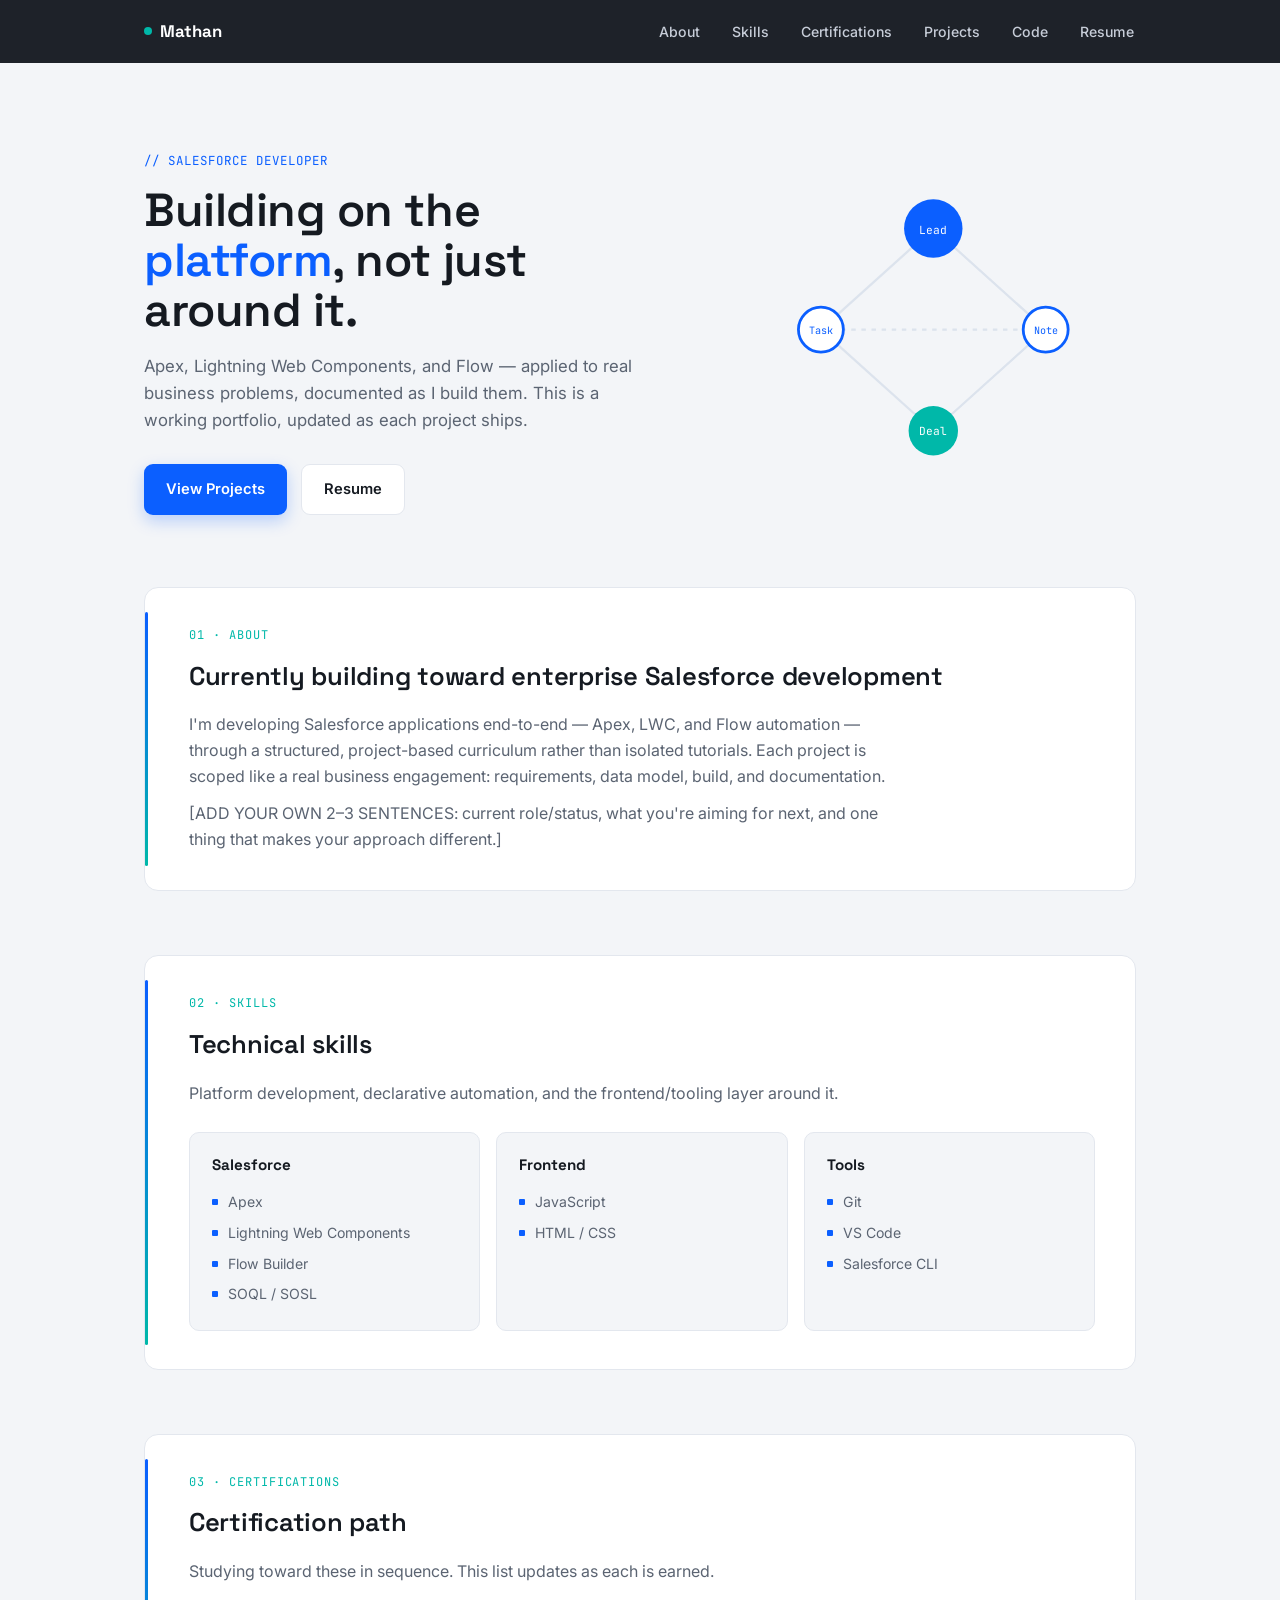
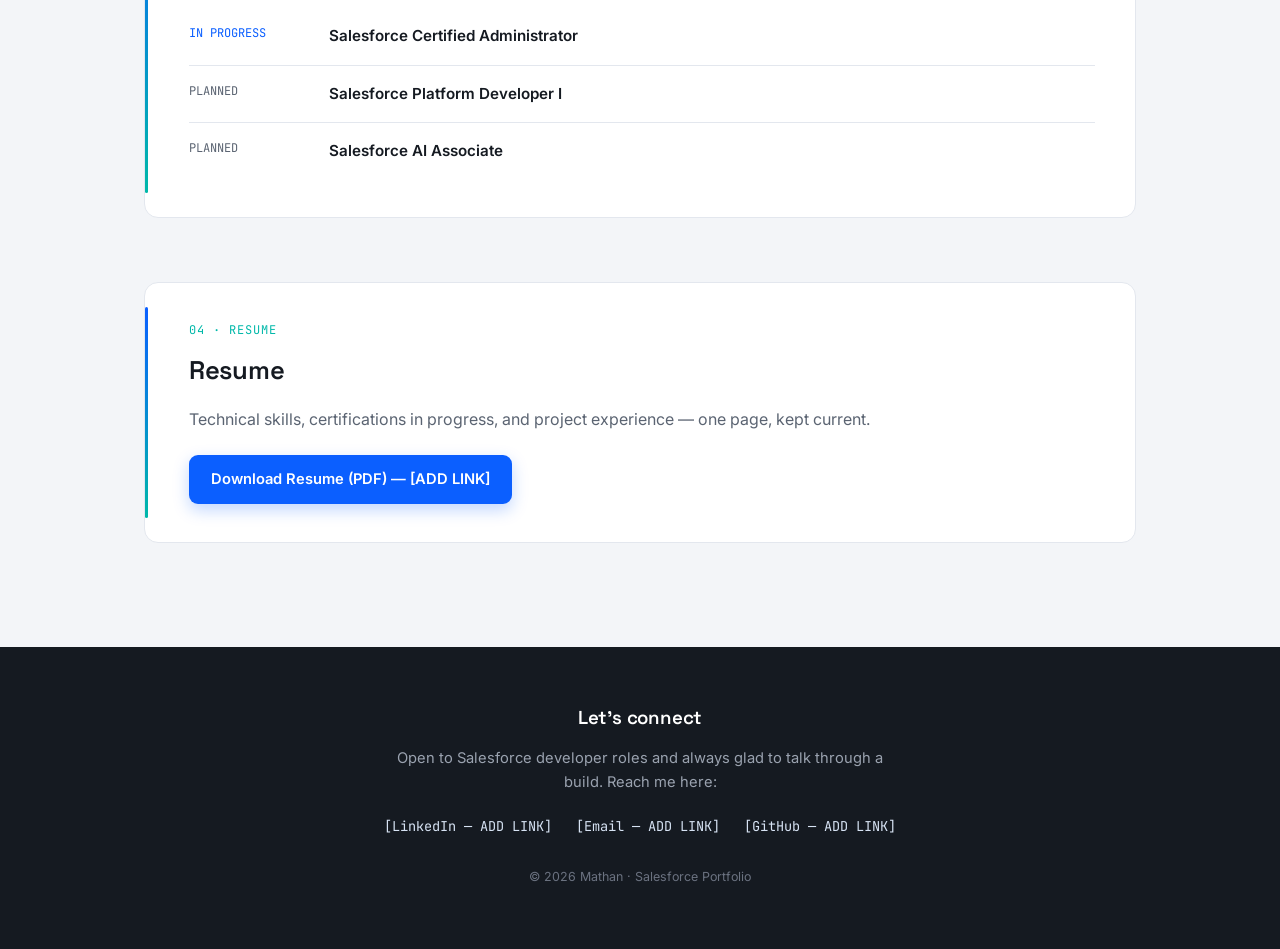
==== index.html @ 445255fe "Initial portfolio - index, projects, code samples, styles" ====
<!DOCTYPE html>
<html lang="en">
<head>
<meta charset="UTF-8">
<meta name="viewport" content="width=device-width, initial-scale=1.0">
<title>Mathan — Salesforce Developer</title>
<link rel="preconnect" href="https://fonts.googleapis.com">
<link href="https://fonts.googleapis.com/css2?family=Space+Grotesk:wght@500;600;700&family=Inter:wght@400;500;600&family=JetBrains+Mono:wght@400;500&display=swap" rel="stylesheet">
<link rel="stylesheet" href="styles.css">
</head>
<body>

<header>
  <div class="nav-wrap">
    <a href="index.html" class="logo"><span class="dot"></span>Mathan</a>
    <nav>
      <ul>
        <li><a href="index.html#about">About</a></li>
        <li><a href="index.html#skills">Skills</a></li>
        <li><a href="index.html#certifications">Certifications</a></li>
        <li><a href="projects.html">Projects</a></li>
        <li><a href="code-samples.html">Code</a></li>
        <li><a href="index.html#resume">Resume</a></li>
      </ul>
    </nav>
  </div>
</header>

<section class="hero">
  <div>
    <span class="eyebrow">// Salesforce Developer</span>
    <h1>Building on the<br><span>platform</span>, not just<br>around it.</h1>
    <p>Apex, Lightning Web Components, and Flow — applied to real business problems, documented as I build them. This is a working portfolio, updated as each project ships.</p>
    <div class="btn-row">
      <a href="projects.html" class="btn btn-primary">View Projects</a>
      <a href="#resume" class="btn btn-ghost">Resume</a>
    </div>
  </div>
  <div>
    <svg class="node-graphic" viewBox="0 0 360 300" xmlns="http://www.w3.org/2000/svg">
      <line x1="180" y1="60" x2="80" y2="150" stroke="#DCE3ED" stroke-width="2"/>
      <line x1="180" y1="60" x2="280" y2="150" stroke="#DCE3ED" stroke-width="2"/>
      <line x1="80" y1="150" x2="180" y2="240" stroke="#DCE3ED" stroke-width="2"/>
      <line x1="280" y1="150" x2="180" y2="240" stroke="#DCE3ED" stroke-width="2"/>
      <line x1="80" y1="150" x2="280" y2="150" stroke="#DCE3ED" stroke-width="2" stroke-dasharray="4 5"/>
      <circle cx="180" cy="60" r="26" fill="#0B5FFF"/>
      <circle cx="80" cy="150" r="20" fill="#FFFFFF" stroke="#0B5FFF" stroke-width="2.5"/>
      <circle cx="280" cy="150" r="20" fill="#FFFFFF" stroke="#0B5FFF" stroke-width="2.5"/>
      <circle cx="180" cy="240" r="22" fill="#00B8A9"/>
      <text x="180" y="65" text-anchor="middle" fill="#fff" font-family="JetBrains Mono" font-size="10">Lead</text>
      <text x="80" y="154" text-anchor="middle" fill="#0B5FFF" font-family="JetBrains Mono" font-size="9">Task</text>
      <text x="280" y="154" text-anchor="middle" fill="#0B5FFF" font-family="JetBrains Mono" font-size="9">Note</text>
      <text x="180" y="244" text-anchor="middle" fill="#fff" font-family="JetBrains Mono" font-size="10">Deal</text>
    </svg>
  </div>
</section>

<section class="block" id="about">
  <div class="card">
    <span class="section-label">01 · About</span>
    <h2 class="title">Currently building toward enterprise Salesforce development</h2>
    <p class="body-text">I'm developing Salesforce applications end-to-end — Apex, LWC, and Flow automation — through a structured, project-based curriculum rather than isolated tutorials. Each project is scoped like a real business engagement: requirements, data model, build, and documentation.</p>
    <p class="body-text">[ADD YOUR OWN 2–3 SENTENCES: current role/status, what you're aiming for next, and one thing that makes your approach different.]</p>
  </div>
</section>

<section class="block" id="skills">
  <div class="card">
    <span class="section-label">02 · Skills</span>
    <h2 class="title">Technical skills</h2>
    <p class="body-text">Platform development, declarative automation, and the frontend/tooling layer around it.</p>
    <div class="skills-grid">
      <div class="skill-card">
        <h4>Salesforce</h4>
        <ul>
          <li>Apex</li>
          <li>Lightning Web Components</li>
          <li>Flow Builder</li>
          <li>SOQL / SOSL</li>
        </ul>
      </div>
      <div class="skill-card">
        <h4>Frontend</h4>
        <ul>
          <li>JavaScript</li>
          <li>HTML / CSS</li>
        </ul>
      </div>
      <div class="skill-card">
        <h4>Tools</h4>
        <ul>
          <li>Git</li>
          <li>VS Code</li>
          <li>Salesforce CLI</li>
        </ul>
      </div>
    </div>
  </div>
</section>

<section class="block" id="certifications">
  <div class="card">
    <span class="section-label">03 · Certifications</span>
    <h2 class="title">Certification path</h2>
    <p class="body-text">Studying toward these in sequence. This list updates as each is earned.</p>
    <div class="cert-track">
      <div class="cert-item">
        <span class="cert-status in-progress mono">IN PROGRESS</span>
        <span class="cert-name">Salesforce Certified Administrator</span>
      </div>
      <div class="cert-item">
        <span class="cert-status mono">PLANNED</span>
        <span class="cert-name">Salesforce Platform Developer I</span>
      </div>
      <div class="cert-item">
        <span class="cert-status mono">PLANNED</span>
        <span class="cert-name">Salesforce AI Associate</span>
      </div>
    </div>
  </div>
</section>

<section class="block" id="resume">
  <div class="card">
    <span class="section-label">04 · Resume</span>
    <h2 class="title">Resume</h2>
    <p class="body-text">Technical skills, certifications in progress, and project experience — one page, kept current.</p>
    <div class="resume-box">
      <a href="#" class="btn btn-primary">Download Resume (PDF) — [ADD LINK]</a>
    </div>
  </div>
</section>

<footer>
  <div class="footer-wrap">
    <h3>Let's connect</h3>
    <p>Open to Salesforce developer roles and always glad to talk through a build. Reach me here:</p>
    <div class="footer-links">
      <a href="#">[LinkedIn — ADD LINK]</a>
      <a href="#">[Email — ADD LINK]</a>
      <a href="#">[GitHub — ADD LINK]</a>
    </div>
    <p class="copyright">© 2026 Mathan · Salesforce Portfolio</p>
  </div>
</footer>

</body>
</html>
---- styles.css ----
:root{
    --ink:#151A21;
    --slate:#5B6472;
    --cloud:#F3F5F8;
    --white:#FFFFFF;
    --primary:#0B5FFF;
    --primary-dark:#0A3FBF;
    --accent:#00B8A9;
    --line:#E3E7EE;
    --radius:14px;
    --maxw:1040px;
  }
  *{box-sizing:border-box; margin:0; padding:0;}
  html{scroll-behavior:smooth;}
  body{
    font-family:'Inter', sans-serif;
    color:var(--ink);
    background:var(--cloud);
    line-height:1.6;
  }
  h1,h2,h3{font-family:'Space Grotesk', sans-serif; font-weight:600; letter-spacing:-0.01em;}
  .mono{font-family:'JetBrains Mono', monospace;}
  a{color:inherit; text-decoration:none;}

  /* ---------- Header ---------- */
  header{
    position:sticky; top:0; z-index:50;
    background:rgba(21,26,33,0.96);
    backdrop-filter:blur(6px);
  }
  .nav-wrap{
    max-width:var(--maxw); margin:0 auto;
    display:flex; align-items:center; justify-content:space-between;
    padding:18px 24px;
  }
  .logo{color:var(--white); font-family:'Space Grotesk'; font-weight:700; font-size:1.05rem; display:flex; align-items:center; gap:8px;}
  .logo .dot{width:8px; height:8px; border-radius:50%; background:var(--accent); display:inline-block;}
  nav ul{list-style:none; display:flex; gap:28px;}
  nav a{
    color:#C7CDD8; font-size:0.88rem; font-weight:500;
    padding:6px 2px; border-bottom:2px solid transparent;
    transition:color .15s, border-color .15s;
  }
  nav a:hover, nav a:focus-visible{color:var(--white); border-color:var(--accent); outline:none;}
  .nav-toggle{display:none;}

  /* ---------- Hero ---------- */
  .hero{
    max-width:var(--maxw); margin:0 auto;
    padding:88px 24px 72px;
    display:grid; grid-template-columns:1.15fr 0.85fr; gap:40px; align-items:center;
  }
  .eyebrow{
    font-family:'JetBrains Mono'; font-size:0.78rem; color:var(--primary);
    text-transform:uppercase; letter-spacing:.08em; margin-bottom:14px; display:block;
  }
  .hero h1{font-size:2.9rem; line-height:1.08; margin-bottom:18px;}
  .hero h1 span{color:var(--primary);}
  .hero p{color:var(--slate); font-size:1.05rem; max-width:46ch; margin-bottom:30px;}
  .btn-row{display:flex; gap:14px; flex-wrap:wrap;}
  .btn{
    display:inline-flex; align-items:center; gap:8px;
    padding:13px 22px; border-radius:9px; font-weight:600; font-size:0.92rem;
    transition:transform .15s, box-shadow .15s;
  }
  .btn-primary{background:var(--primary); color:var(--white); box-shadow:0 6px 16px rgba(11,95,255,.25);}
  .btn-primary:hover{transform:translateY(-2px); box-shadow:0 10px 22px rgba(11,95,255,.32);}
  .btn-ghost{background:var(--white); color:var(--ink); border:1px solid var(--line);}
  .btn-ghost:hover{transform:translateY(-2px); border-color:var(--primary); color:var(--primary);}

  /* signature node-graph graphic */
  .node-graphic{width:100%; height:auto;}

  /* ---------- Section shell ---------- */
  section.block{max-width:var(--maxw); margin:0 auto; padding:0 24px 64px;}
  .card{
    background:var(--white); border-radius:var(--radius);
    border:1px solid var(--line);
    padding:38px 40px;
    position:relative;
  }
  .card::before{
    content:""; position:absolute; left:0; top:24px; bottom:24px; width:3px;
    background:linear-gradient(var(--primary), var(--accent)); border-radius:3px;
  }
  .card{padding-left:44px;}
  .section-label{
    font-family:'JetBrains Mono'; font-size:0.75rem; color:var(--accent);
    text-transform:uppercase; letter-spacing:.08em; display:block; margin-bottom:10px;
  }
  h2.title{font-size:1.6rem; margin-bottom:16px;}
  .body-text{color:var(--slate); max-width:70ch;}
  .body-text + .body-text{margin-top:12px;}

  /* ---------- Skills grid ---------- */
  .skills-grid{display:grid; grid-template-columns:repeat(3, 1fr); gap:16px; margin-top:26px;}
  .skill-card{
    background:var(--cloud); border-radius:10px; padding:20px 22px;
    border:1px solid var(--line);
  }
  .skill-card h4{font-family:'Space Grotesk'; font-size:0.95rem; margin-bottom:10px; color:var(--ink);}
  .skill-card ul{list-style:none;}
  .skill-card li{
    font-size:0.88rem; color:var(--slate); padding:4px 0 4px 16px; position:relative;
  }
  .skill-card li::before{
    content:""; position:absolute; left:0; top:12px; width:6px; height:6px;
    background:var(--primary); border-radius:1px;
  }

  /* ---------- Projects ---------- */
  .project-list{display:grid; gap:16px; margin-top:24px;}
  .project-card{
    background:var(--cloud); border:1px solid var(--line); border-radius:10px;
    padding:22px 24px; display:flex; justify-content:space-between; align-items:flex-start; gap:20px;
    flex-wrap:wrap;
  }
  .project-card h4{font-family:'Space Grotesk'; font-size:1.02rem; margin-bottom:6px;}
  .project-card p{font-size:0.9rem; color:var(--slate); max-width:56ch;}
  .status-tag{
    font-family:'JetBrains Mono'; font-size:0.72rem; padding:5px 10px; border-radius:20px;
    background:rgba(11,95,255,0.1); color:var(--primary-dark); white-space:nowrap; height:fit-content;
  }
  .placeholder-note{
    font-family:'JetBrains Mono'; font-size:0.8rem; color:#9AA2AF;
    border:1px dashed var(--line); border-radius:8px; padding:14px 16px; margin-top:20px;
  }

  /* ---------- Certifications timeline ---------- */
  .cert-track{margin-top:24px; display:grid; gap:0;}
  .cert-item{
    display:grid; grid-template-columns:120px 1fr; gap:20px;
    padding:16px 0; border-bottom:1px solid var(--line);
  }
  .cert-item:last-child{border-bottom:none;}
  .cert-status{font-family:'JetBrains Mono'; font-size:0.75rem; color:var(--slate);}
  .cert-status.in-progress{color:var(--primary);}
  .cert-name{font-weight:600; font-size:0.95rem;}

  /* ---------- Code samples ---------- */
  .code-grid{display:grid; grid-template-columns:repeat(2,1fr); gap:14px; margin-top:24px;}
  .code-tile{
    background:var(--ink); color:#D7E3F4; border-radius:10px; padding:18px 20px;
    font-family:'JetBrains Mono'; font-size:0.82rem;
  }
  .code-tile .tag{color:var(--accent); display:block; margin-bottom:6px;}

  /* ---------- Resume ---------- */
  .resume-box{display:flex; align-items:center; justify-content:space-between; gap:20px; flex-wrap:wrap; margin-top:22px;}

  /* ---------- Footer ---------- */
  footer{background:var(--ink); color:#C7CDD8; margin-top:40px;}
  .footer-wrap{max-width:var(--maxw); margin:0 auto; padding:56px 24px 40px; text-align:center;}
  footer h3{color:var(--white); margin-bottom:14px;}
  footer p{color:#9AA2AF; max-width:56ch; margin:0 auto 22px; font-size:0.92rem;}
  .footer-links{display:flex; justify-content:center; gap:24px; margin-bottom:28px; flex-wrap:wrap;}
  .footer-links a{
    font-family:'JetBrains Mono'; font-size:0.85rem; color:#D7E3F4;
    border-bottom:1px solid transparent;
  }
  .footer-links a:hover{border-color:var(--accent); color:var(--accent);}
  .copyright{font-size:0.78rem; color:#6B7280;}

  @media (max-width:820px){
    .hero{grid-template-columns:1fr; padding-top:48px;}
    .hero h1{font-size:2.2rem;}
    nav ul{gap:16px;}
    .skills-grid{grid-template-columns:1fr;}
    .code-grid{grid-template-columns:1fr;}
    .cert-item{grid-template-columns:90px 1fr;}
    nav ul{display:none;}
  }
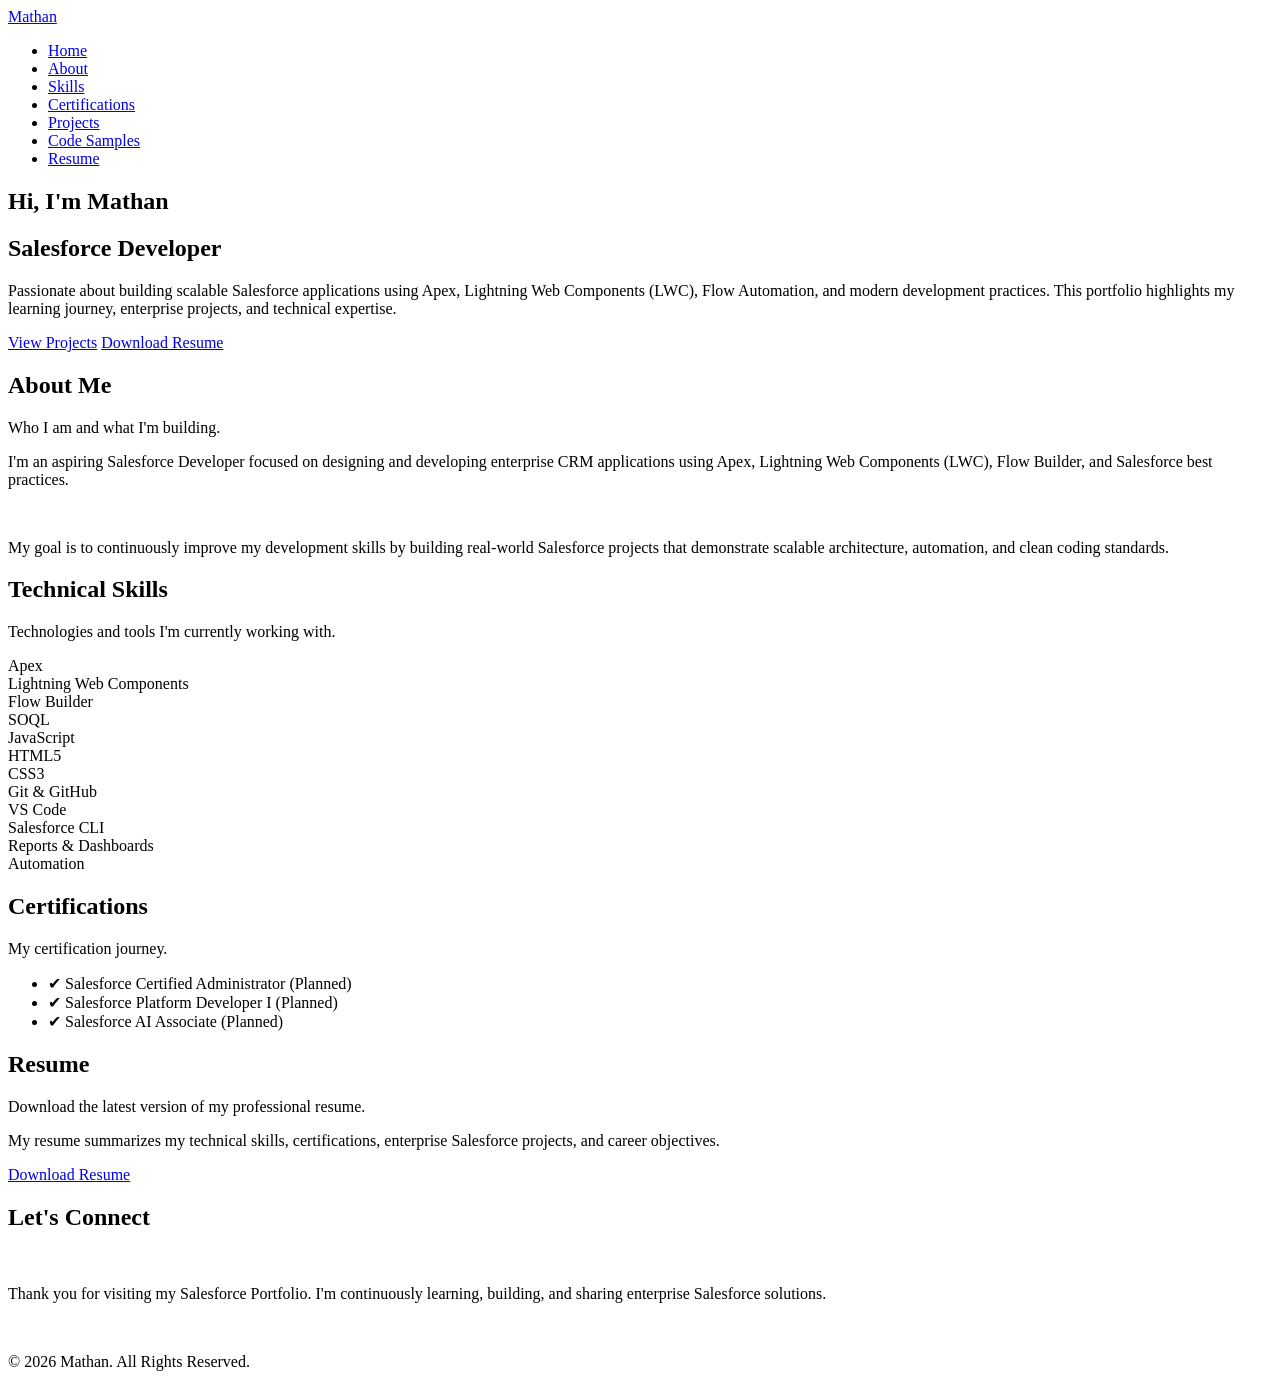
==== commit 95199b3d: "Added Project 1 details, code samples, and personal links" ====
--- a/index.html
+++ b/index.html
@@ -1,5 +1,5 @@
 <!DOCTYPE html>
-<html lang="en">
+<!-- <html lang="en">
 <head>
 <meta charset="UTF-8">
 <meta name="viewport" content="width=device-width, initial-scale=1.0">
@@ -145,4 +145,277 @@
 </footer>
 
 </body>
-</html>
+</html> -->
+
+<html lang="en">
+
+<head>
+
+    <meta charset="UTF-8">
+    <meta name="viewport" content="width=device-width, initial-scale=1.0">
+
+    <title>Mathan | Salesforce Portfolio</title>
+
+    <meta name="description"
+        content="Salesforce Developer Portfolio showcasing Apex, Lightning Web Components, Flow Automation, Salesforce Projects and Technical Skills.">
+
+    <link rel="icon" type="image/png" href="images/favicon.png">
+
+    <link rel="stylesheet" href="style.css">
+
+</head>
+
+<body>
+
+    <!-- ================= HEADER ================= -->
+
+    <header>
+
+        <div class="container">
+
+            <nav>
+
+                <a href="index.html" class="logo">Mathan</a>
+
+                <ul>
+
+                    <li><a href="#home">Home</a></li>
+
+                    <li><a href="#about">About</a></li>
+
+                    <li><a href="#skills">Skills</a></li>
+
+                    <li><a href="#certifications">Certifications</a></li>
+
+                    <li><a href="projects.html">Projects</a></li>
+
+                    <li><a href="codesamples.html">Code Samples</a></li>
+
+                    <li><a href="resume/Mathan_Resume.pdf" target="_blank">Resume</a></li>
+
+                </ul>
+
+            </nav>
+
+        </div>
+
+    </header>
+
+    <!-- ================= HOME ================= -->
+
+    <section id="home" class="hero">
+
+        <div class="container">
+
+            <h1>Hi, I'm Mathan</h1>
+
+            <h2>Salesforce Developer</h2>
+
+            <p>
+
+                Passionate about building scalable Salesforce applications using
+                Apex, Lightning Web Components (LWC), Flow Automation, and modern
+                development practices. This portfolio highlights my learning
+                journey, enterprise projects, and technical expertise.
+
+            </p>
+
+            <a href="projects.html" class="btn">View Projects</a>
+
+            <a href="resume/Mathan_Resume.pdf" target="_blank" class="btn">
+                Download Resume
+            </a>
+
+        </div>
+
+    </section>
+
+    <!-- ================= ABOUT ================= -->
+
+    <section id="about">
+
+        <div class="container">
+
+            <div class="section-title">
+
+                <h2>About Me</h2>
+
+                <p>Who I am and what I'm building.</p>
+
+            </div>
+
+            <div class="card">
+
+                <p>
+
+                    I'm an aspiring Salesforce Developer focused on designing and
+                    developing enterprise CRM applications using Apex, Lightning
+                    Web Components (LWC), Flow Builder, and Salesforce best
+                    practices.
+
+                </p>
+
+                <br>
+
+                <p>
+
+                    My goal is to continuously improve my development skills by
+                    building real-world Salesforce projects that demonstrate
+                    scalable architecture, automation, and clean coding standards.
+
+                </p>
+
+            </div>
+
+        </div>
+
+    </section>
+
+    <!-- ================= SKILLS ================= -->
+
+    <section id="skills">
+
+        <div class="container">
+
+            <div class="section-title">
+
+                <h2>Technical Skills</h2>
+
+                <p>Technologies and tools I'm currently working with.</p>
+
+            </div>
+
+            <div class="grid-4">
+
+                <div class="skill">Apex</div>
+
+                <div class="skill">Lightning Web Components</div>
+
+                <div class="skill">Flow Builder</div>
+
+                <div class="skill">SOQL</div>
+
+                <div class="skill">JavaScript</div>
+
+                <div class="skill">HTML5</div>
+
+                <div class="skill">CSS3</div>
+
+                <div class="skill">Git & GitHub</div>
+
+                <div class="skill">VS Code</div>
+
+                <div class="skill">Salesforce CLI</div>
+
+                <div class="skill">Reports & Dashboards</div>
+
+                <div class="skill">Automation</div>
+
+            </div>
+
+        </div>
+
+    </section>
+
+    <!-- ================= CERTIFICATIONS ================= -->
+
+    <section id="certifications">
+
+        <div class="container">
+
+            <div class="section-title">
+
+                <h2>Certifications</h2>
+
+                <p>My certification journey.</p>
+
+            </div>
+
+            <div class="card">
+
+                <ul class="clean-list">
+
+                    <li>✔ Salesforce Certified Administrator (Planned)</li>
+
+                    <li>✔ Salesforce Platform Developer I (Planned)</li>
+
+                    <li>✔ Salesforce AI Associate (Planned)</li>
+
+                </ul>
+
+            </div>
+
+        </div>
+
+    </section>
+
+    <!-- ================= RESUME ================= -->
+
+    <section id="resume">
+
+        <div class="container">
+
+            <div class="section-title">
+
+                <h2>Resume</h2>
+
+                <p>Download the latest version of my professional resume.</p>
+
+            </div>
+
+            <div class="card resume-box">
+
+                <p>
+
+                    My resume summarizes my technical skills, certifications,
+                    enterprise Salesforce projects, and career objectives.
+
+                </p>
+
+                <a href="resume/Mathan_Resume.pdf"
+                    target="_blank"
+                    class="btn">
+
+                    Download Resume
+
+                </a>
+
+            </div>
+
+        </div>
+
+    </section>
+
+    <!-- ================= FOOTER ================= -->
+
+    <footer>
+
+        <div class="container">
+
+            <h2>Let's Connect</h2>
+
+            <br>
+
+            <p>
+
+                Thank you for visiting my Salesforce Portfolio.
+                I'm continuously learning, building, and sharing enterprise
+                Salesforce solutions.
+
+            </p>
+
+            <br>
+
+            <p>
+
+                © 2026 Mathan. All Rights Reserved.
+
+            </p>
+
+        </div>
+
+    </footer>
+
+</body>
+
+</html>
--- a/styles.css
+++ b/styles.css
@@ -1,4 +1,4 @@
-:root{
+/* :root{
     --ink:#151A21;
     --slate:#5B6472;
     --cloud:#F3F5F8;
@@ -22,7 +22,7 @@
   .mono{font-family:'JetBrains Mono', monospace;}
   a{color:inherit; text-decoration:none;}
 
-  /* ---------- Header ---------- */
+  /* ---------- Header ---------- *//*
   header{
     position:sticky; top:0; z-index:50;
     background:rgba(21,26,33,0.96);
@@ -44,7 +44,7 @@
   nav a:hover, nav a:focus-visible{color:var(--white); border-color:var(--accent); outline:none;}
   .nav-toggle{display:none;}
 
-  /* ---------- Hero ---------- */
+  /* ---------- Hero ---------- *//*
   .hero{
     max-width:var(--maxw); margin:0 auto;
     padding:88px 24px 72px;
@@ -68,7 +68,7 @@
   .btn-ghost{background:var(--white); color:var(--ink); border:1px solid var(--line);}
   .btn-ghost:hover{transform:translateY(-2px); border-color:var(--primary); color:var(--primary);}
 
-  /* signature node-graph graphic */
+  /* signature node-graph graphic *//*
   .node-graphic{width:100%; height:auto;}
 
   /* ---------- Section shell ---------- */
@@ -92,7 +92,7 @@
   .body-text{color:var(--slate); max-width:70ch;}
   .body-text + .body-text{margin-top:12px;}
 
-  /* ---------- Skills grid ---------- */
+  /* ---------- Skills grid ---------- *//*
   .skills-grid{display:grid; grid-template-columns:repeat(3, 1fr); gap:16px; margin-top:26px;}
   .skill-card{
     background:var(--cloud); border-radius:10px; padding:20px 22px;
@@ -108,7 +108,7 @@
     background:var(--primary); border-radius:1px;
   }
 
-  /* ---------- Projects ---------- */
+  /* ---------- Projects ---------- *//*
   .project-list{display:grid; gap:16px; margin-top:24px;}
   .project-card{
     background:var(--cloud); border:1px solid var(--line); border-radius:10px;
@@ -126,7 +126,7 @@
     border:1px dashed var(--line); border-radius:8px; padding:14px 16px; margin-top:20px;
   }
 
-  /* ---------- Certifications timeline ---------- */
+  /* ---------- Certifications timeline ---------- *//*
   .cert-track{margin-top:24px; display:grid; gap:0;}
   .cert-item{
     display:grid; grid-template-columns:120px 1fr; gap:20px;
@@ -137,7 +137,7 @@
   .cert-status.in-progress{color:var(--primary);}
   .cert-name{font-weight:600; font-size:0.95rem;}
 
-  /* ---------- Code samples ---------- */
+  /* ---------- Code samples ---------- *//*
   .code-grid{display:grid; grid-template-columns:repeat(2,1fr); gap:14px; margin-top:24px;}
   .code-tile{
     background:var(--ink); color:#D7E3F4; border-radius:10px; padding:18px 20px;
@@ -145,10 +145,10 @@
   }
   .code-tile .tag{color:var(--accent); display:block; margin-bottom:6px;}
 
-  /* ---------- Resume ---------- */
+  /* ---------- Resume ---------- *//*
   .resume-box{display:flex; align-items:center; justify-content:space-between; gap:20px; flex-wrap:wrap; margin-top:22px;}
 
-  /* ---------- Footer ---------- */
+  /* ---------- Footer ---------- *//*
   footer{background:var(--ink); color:#C7CDD8; margin-top:40px;}
   .footer-wrap{max-width:var(--maxw); margin:0 auto; padding:56px 24px 40px; text-align:center;}
   footer h3{color:var(--white); margin-bottom:14px;}
@@ -169,4 +169,327 @@
     .code-grid{grid-template-columns:1fr;}
     .cert-item{grid-template-columns:90px 1fr;}
     nav ul{display:none;}
-  }+  } */
+
+  /*Testing purpose only
+  /* ==========================================
+   Salesforce Portfolio Website
+   Author : Mathan
+   Version: 1.0
+==========================================*/
+
+/* ---------- Google Font ---------- */
+@import url('https://fonts.googleapis.com/css2?family=Poppins:wght@300;400;500;600;700;800&display=swap');
+
+/* ---------- Reset ---------- */
+
+*{
+    margin:0;
+    padding:0;
+    box-sizing:border-box;
+}
+
+html{
+    scroll-behavior:smooth;
+}
+
+body{
+    font-family:'Poppins',sans-serif;
+    background:#f4f7fb;
+    color:#2c3e50;
+    line-height:1.8;
+}
+
+/* ---------- Common Container ---------- */
+
+.container{
+    width:90%;
+    max-width:1200px;
+    margin:auto;
+}
+
+/* ---------- Header ---------- */
+
+header{
+    background:#0176d3;
+    position:sticky;
+    top:0;
+    z-index:999;
+    box-shadow:0 2px 12px rgba(0,0,0,.08);
+}
+
+nav{
+    height:75px;
+    display:flex;
+    justify-content:space-between;
+    align-items:center;
+}
+
+.logo{
+    color:#fff;
+    font-size:28px;
+    font-weight:700;
+    text-decoration:none;
+}
+
+nav ul{
+    display:flex;
+    list-style:none;
+}
+
+nav ul li{
+    margin-left:28px;
+}
+
+nav ul li a{
+    color:#fff;
+    text-decoration:none;
+    font-weight:500;
+    transition:.3s;
+}
+
+nav ul li a:hover{
+    color:#ffd54f;
+}
+
+/* ---------- Hero ---------- */
+
+.hero{
+    padding:120px 0;
+    text-align:center;
+}
+
+.hero h1{
+    font-size:48px;
+    color:#0176d3;
+    margin-bottom:15px;
+}
+
+.hero h2{
+    font-size:22px;
+    color:#666;
+    margin-bottom:20px;
+    font-weight:500;
+}
+
+.hero p{
+    max-width:760px;
+    margin:auto;
+    color:#555;
+}
+
+/* ---------- Button ---------- */
+
+.btn{
+    display:inline-block;
+    margin-top:35px;
+    margin-right:15px;
+    padding:14px 30px;
+    background:#0176d3;
+    color:#fff;
+    border-radius:6px;
+    text-decoration:none;
+    transition:.3s;
+    font-weight:600;
+}
+
+.btn:hover{
+    background:#025fb2;
+}
+
+/* ---------- Section ---------- */
+
+section{
+    padding:80px 0;
+}
+
+.section-title{
+    text-align:center;
+    margin-bottom:45px;
+}
+
+.section-title h2{
+    font-size:36px;
+    color:#0176d3;
+}
+
+.section-title p{
+    color:#777;
+    margin-top:10px;
+}
+
+/* ---------- Card ---------- */
+
+.card{
+    background:#fff;
+    border-radius:12px;
+    padding:30px;
+    box-shadow:0 6px 20px rgba(0,0,0,.08);
+    transition:.3s;
+}
+
+.card:hover{
+    transform:translateY(-6px);
+}
+
+.grid-2{
+    display:grid;
+    grid-template-columns:repeat(2,1fr);
+    gap:30px;
+}
+
+.grid-3{
+    display:grid;
+    grid-template-columns:repeat(3,1fr);
+    gap:30px;
+}
+
+.grid-4{
+    display:grid;
+    grid-template-columns:repeat(4,1fr);
+    gap:25px;
+}
+
+/* ---------- Skills ---------- */
+
+.skill{
+    background:#eef6fd;
+    border-left:5px solid #0176d3;
+    padding:18px;
+    border-radius:8px;
+    font-weight:500;
+}
+
+/* ---------- Lists ---------- */
+
+ul.clean-list{
+    list-style:none;
+}
+
+ul.clean-list li{
+    padding:8px 0;
+}
+
+/* ---------- Resume ---------- */
+
+.resume-box{
+    text-align:center;
+}
+
+.resume-box a{
+    margin-top:20px;
+}
+
+/* ---------- Footer ---------- */
+
+footer{
+    background:#1d1d1d;
+    color:#fff;
+    text-align:center;
+    padding:40px 20px;
+}
+
+footer p{
+    color:#ccc;
+}
+
+/* ---------- Utility ---------- */
+
+.text-center{
+    text-align:center;
+}
+
+.mt-20{
+    margin-top:20px;
+}
+
+.mt-30{
+    margin-top:30px;
+}
+
+.mt-40{
+    margin-top:40px;
+}
+
+.mb-30{
+    margin-bottom:30px;
+}
+
+.highlight{
+    color:#0176d3;
+    font-weight:600;
+}
+
+/* ---------- Responsive ---------- */
+
+@media(max-width:992px){
+
+.grid-4{
+    grid-template-columns:repeat(2,1fr);
+}
+
+.grid-3{
+    grid-template-columns:repeat(2,1fr);
+}
+
+}
+
+@media(max-width:768px){
+
+nav{
+    flex-direction:column;
+    height:auto;
+    padding:20px;
+}
+
+nav ul{
+    flex-wrap:wrap;
+    justify-content:center;
+    margin-top:15px;
+}
+
+nav ul li{
+    margin:10px;
+}
+
+.hero h1{
+    font-size:36px;
+}
+
+.hero h2{
+    font-size:20px;
+}
+
+.grid-2,
+.grid-3,
+.grid-4{
+    grid-template-columns:1fr;
+}
+
+section{
+    padding:60px 0;
+}
+
+}
+
+@media(max-width:480px){
+
+.hero{
+    padding:80px 0;
+}
+
+.hero h1{
+    font-size:30px;
+}
+
+.section-title h2{
+    font-size:28px;
+}
+
+.btn{
+    display:block;
+    margin:15px auto;
+    width:220px;
+}
+
+}
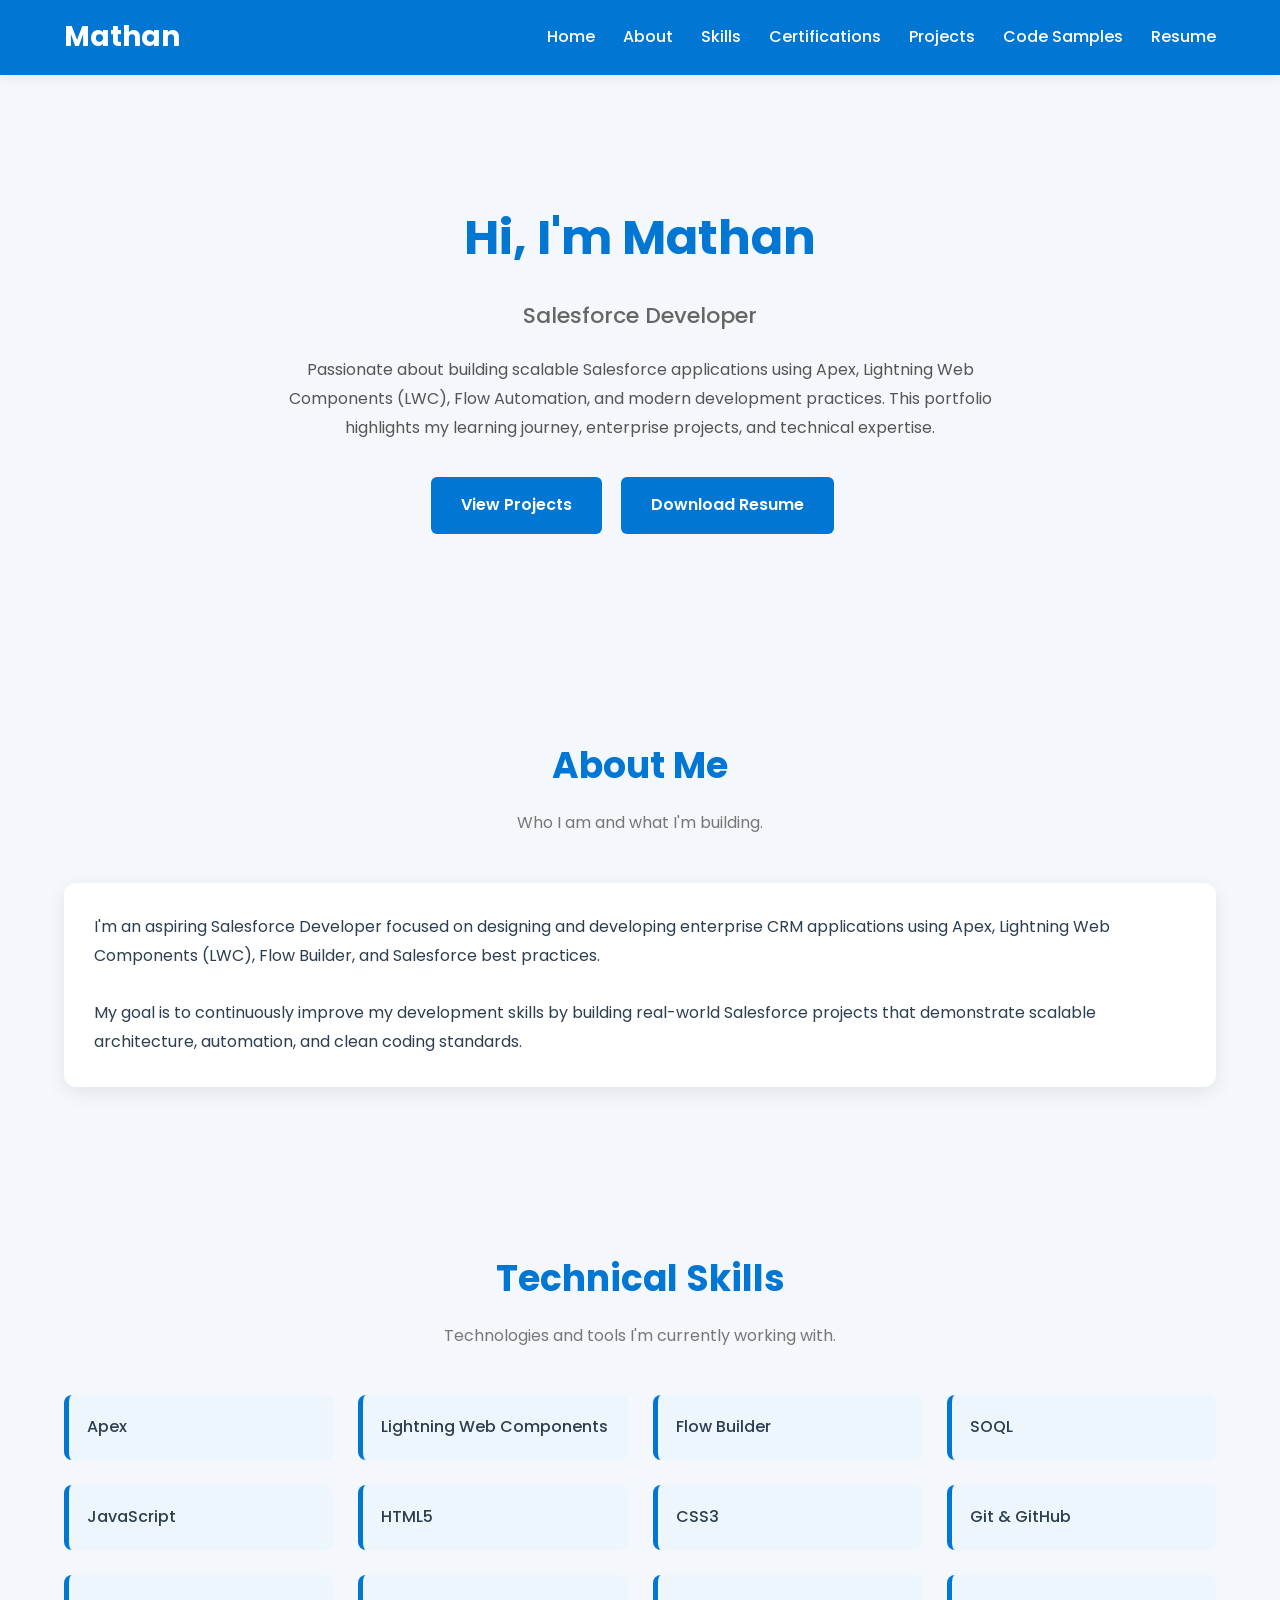
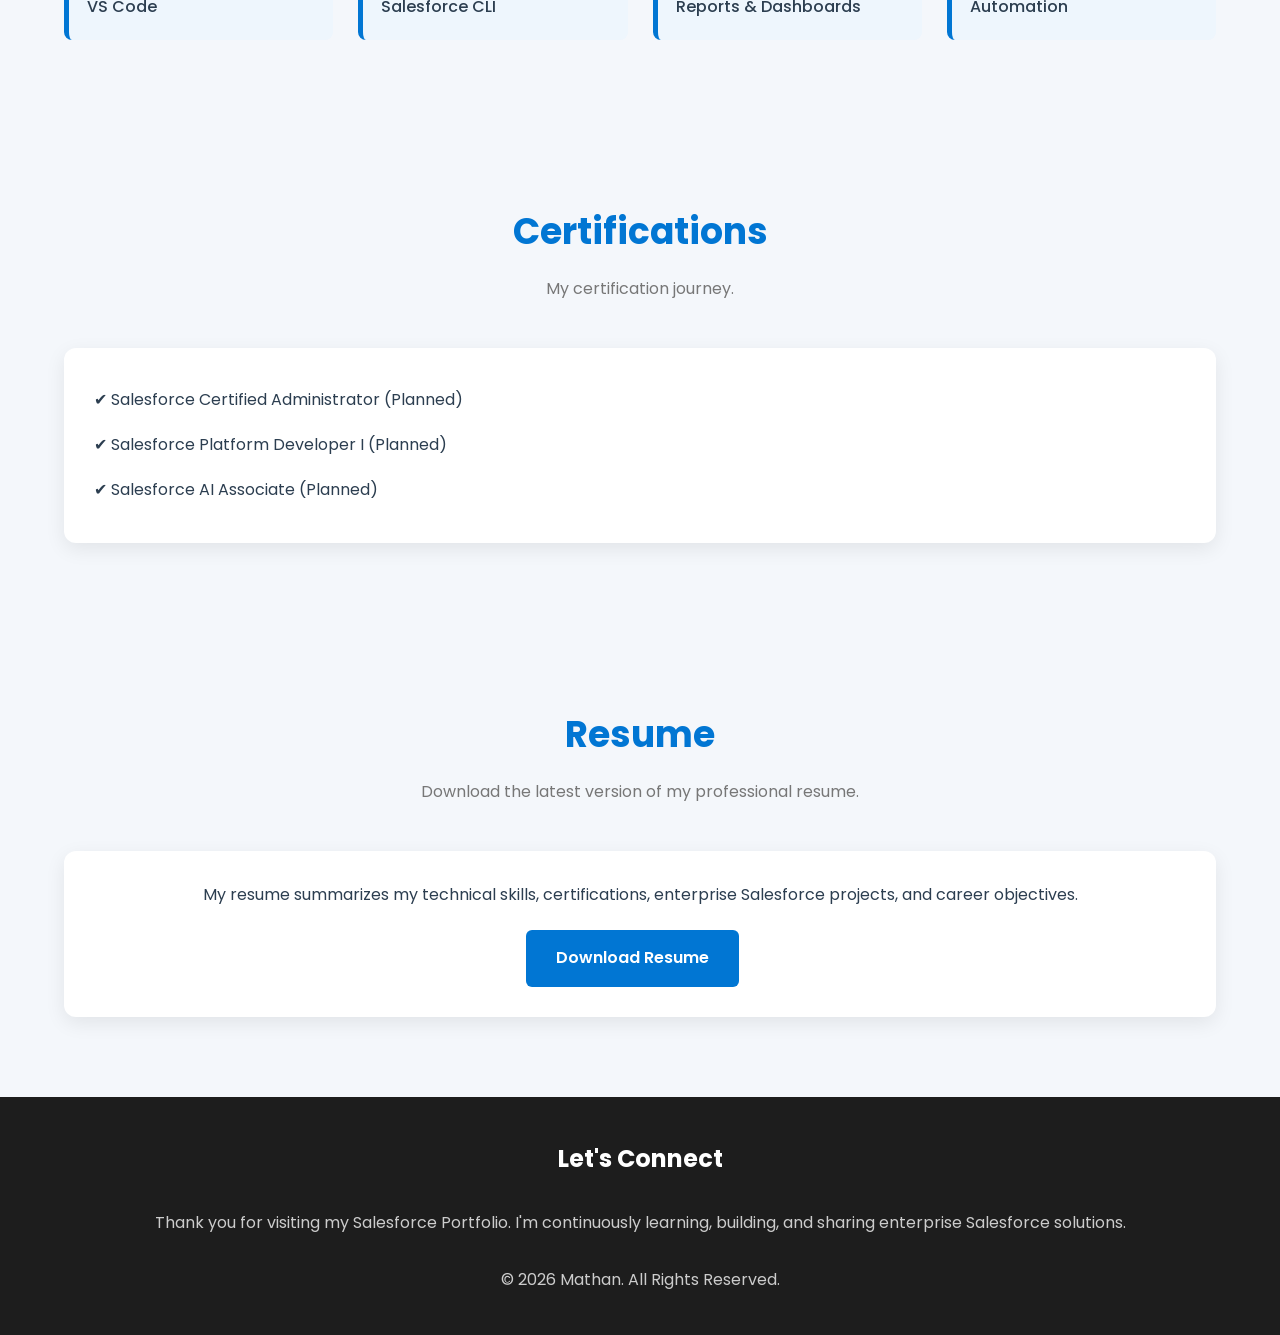
==== commit 3359069a: "Added Project 1 details, code samples, and personal links" ====
--- a/index.html
+++ b/index.html
@@ -161,7 +161,7 @@
 
     <link rel="icon" type="image/png" href="images/favicon.png">
 
-    <link rel="stylesheet" href="style.css">
+    <link rel="stylesheet" href="styles.css">
 
 </head>
 
--- a/styles.css
+++ b/styles.css
@@ -71,7 +71,7 @@
   /* signature node-graph graphic *//*
   .node-graphic{width:100%; height:auto;}
 
-  /* ---------- Section shell ---------- */
+  /* ---------- Section shell ---------- *//*
   section.block{max-width:var(--maxw); margin:0 auto; padding:0 24px 64px;}
   .card{
     background:var(--white); border-radius:var(--radius);
--- a/styles.css
+++ b/styles.css
@@ -71,7 +71,7 @@
   /* signature node-graph graphic *//*
   .node-graphic{width:100%; height:auto;}
 
-  /* ---------- Section shell ---------- */
+  /* ---------- Section shell ---------- *//*
   section.block{max-width:var(--maxw); margin:0 auto; padding:0 24px 64px;}
   .card{
     background:var(--white); border-radius:var(--radius);
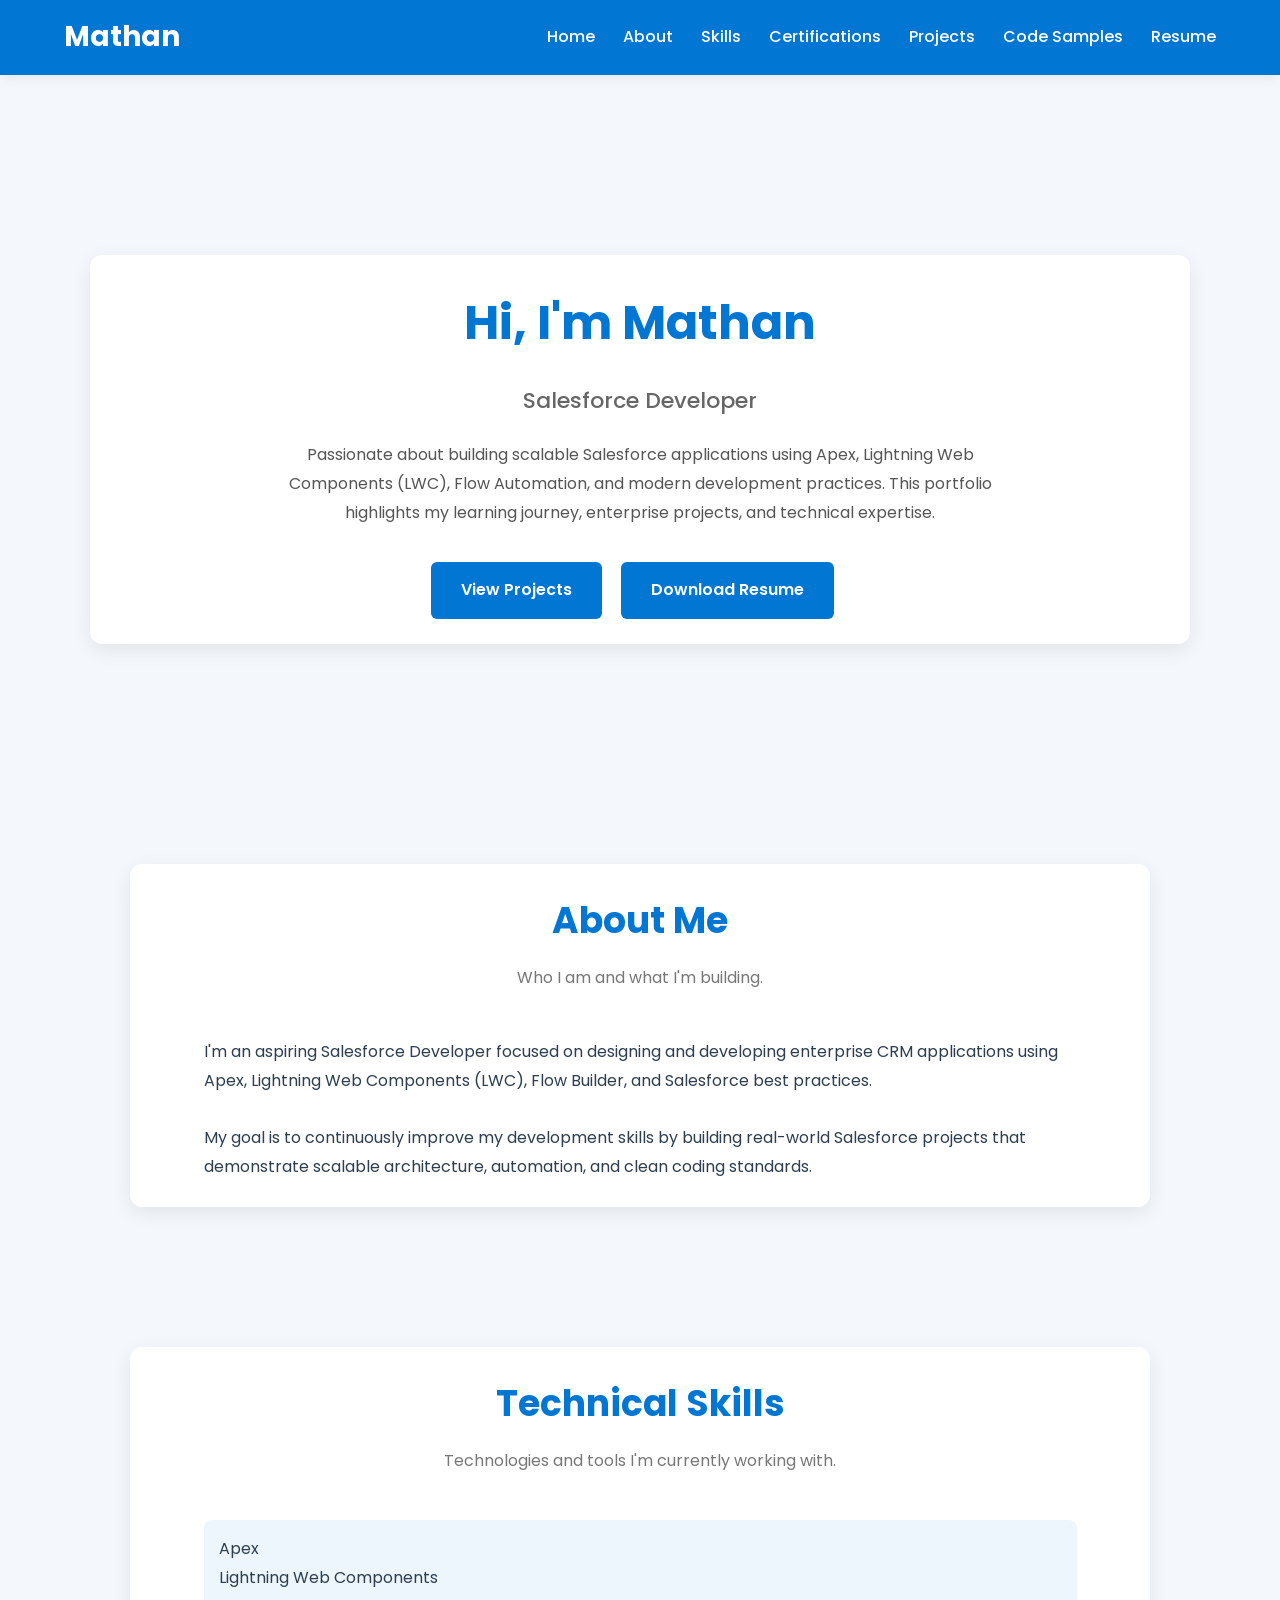
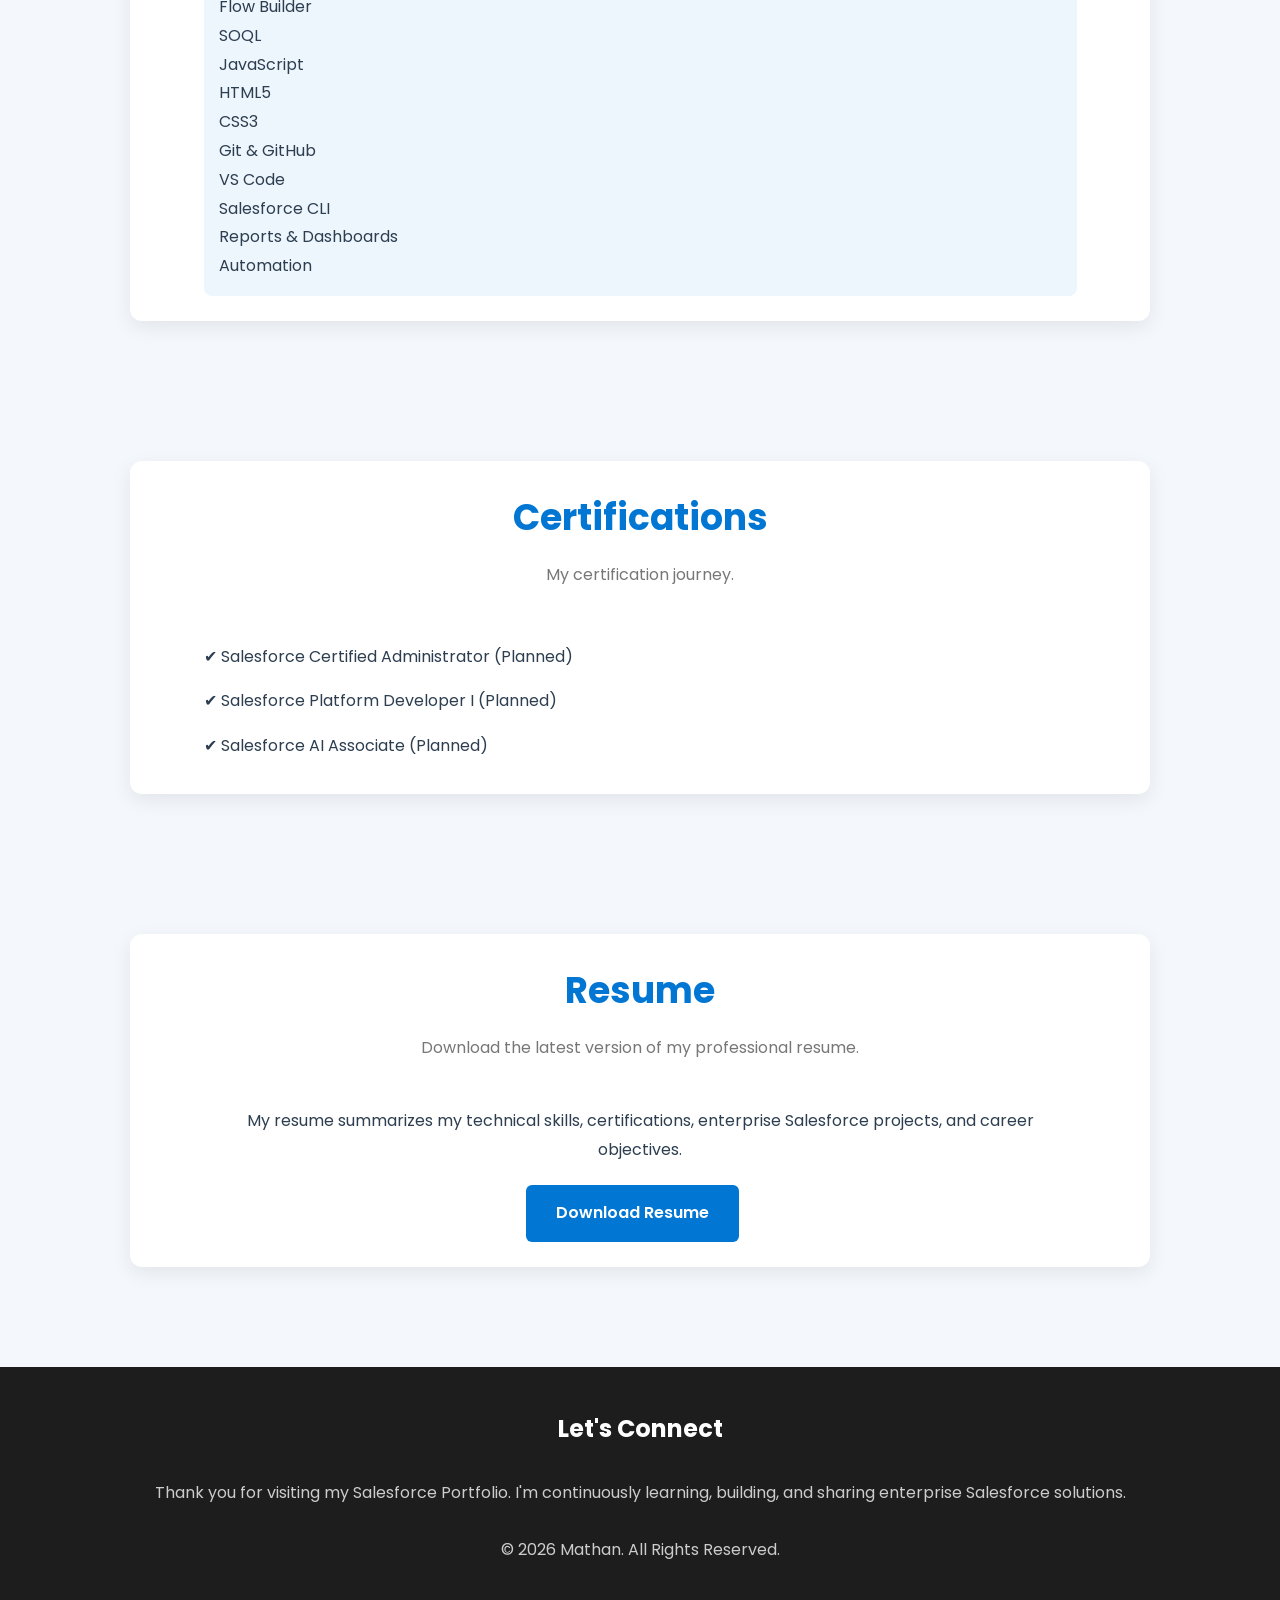
==== commit c965d0a2: "Added complete UI changes update" ====
--- a/index.html
+++ b/index.html
@@ -189,7 +189,7 @@
 
                     <li><a href="projects.html">Projects</a></li>
 
-                    <li><a href="codesamples.html">Code Samples</a></li>
+                    <li><a href="code-samples.html">Code Samples</a></li>
 
                     <li><a href="resume/Mathan_Resume.pdf" target="_blank">Resume</a></li>
 
@@ -204,7 +204,7 @@
     <!-- ================= HOME ================= -->
 
     <section id="home" class="hero">
-
+      <div class="card">
         <div class="container">
 
             <h1>Hi, I'm Mathan</h1>
@@ -227,13 +227,13 @@
             </a>
 
         </div>
-
+      </div>
     </section>
 
     <!-- ================= ABOUT ================= -->
 
     <section id="about">
-
+      <div class="card">
         <div class="container">
 
             <div class="section-title">
@@ -243,8 +243,6 @@
                 <p>Who I am and what I'm building.</p>
 
             </div>
-
-            <div class="card">
 
                 <p>
 
@@ -264,16 +262,15 @@
                     scalable architecture, automation, and clean coding standards.
 
                 </p>
-
-            </div>
-
-        </div>
+        </div>
+      </div>
 
     </section>
 
     <!-- ================= SKILLS ================= -->
 
     <section id="skills">
+      <div class="card">
 
         <div class="container">
 
@@ -315,12 +312,13 @@
 
         </div>
 
+      </div>  
     </section>
 
     <!-- ================= CERTIFICATIONS ================= -->
 
     <section id="certifications">
-
+      <div class="card">
         <div class="container">
 
             <div class="section-title">
@@ -331,8 +329,6 @@
 
             </div>
 
-            <div class="card">
-
                 <ul class="clean-list">
 
                     <li>✔ Salesforce Certified Administrator (Planned)</li>
@@ -342,17 +338,14 @@
                     <li>✔ Salesforce AI Associate (Planned)</li>
 
                 </ul>
-
-            </div>
-
-        </div>
-
+        </div>
+      </div>
     </section>
 
     <!-- ================= RESUME ================= -->
 
     <section id="resume">
-
+      <div class="card resume-box">
         <div class="container">
 
             <div class="section-title">
@@ -362,8 +355,6 @@
                 <p>Download the latest version of my professional resume.</p>
 
             </div>
-
-            <div class="card resume-box">
 
                 <p>
 
--- a/styles.css
+++ b/styles.css
@@ -297,11 +297,20 @@
     background:#025fb2;
 }
 
-/* ---------- Section ---------- */
+/* ---------- Section ----------
+ background:white;
+ box-shadow:0 5px 15px rgba(0,0,0,.08);
+*/
 
 section{
-    padding:80px 0;
-}
+            width:90%;
+            max-width:1100px;
+            margin:60px auto;
+           
+            padding:40px;
+            border-radius:10px;
+            
+        }
 
 .section-title{
     text-align:center;
@@ -323,7 +332,7 @@
 .card{
     background:#fff;
     border-radius:12px;
-    padding:30px;
+    padding:25px;
     box-shadow:0 6px 20px rgba(0,0,0,.08);
     transition:.3s;
 }
@@ -343,21 +352,30 @@
     grid-template-columns:repeat(3,1fr);
     gap:30px;
 }
-
-.grid-4{
-    display:grid;
+/*
+display:grid;
     grid-template-columns:repeat(4,1fr);
     gap:25px;
-}
-
-/* ---------- Skills ---------- */
-
-.skill{
+*/
+.grid-4{
+    
+    background:#eef6fd;
+    padding:15px;
+    border-radius:8px
+}
+
+/* ---------- Skills ---------- 
     background:#eef6fd;
     border-left:5px solid #0176d3;
     padding:18px;
     border-radius:8px;
-    font-weight:500;
+    font-weight:500;*/
+
+.skill{
+
+    display:grid;
+    grid-template-columns:repeat(auto-fit,minmax(200px,1fr));
+    gap:15px;
 }
 
 /* ---------- Lists ---------- */
--- a/styles.css
+++ b/styles.css
@@ -297,11 +297,20 @@
     background:#025fb2;
 }
 
-/* ---------- Section ---------- */
+/* ---------- Section ----------
+ background:white;
+ box-shadow:0 5px 15px rgba(0,0,0,.08);
+*/
 
 section{
-    padding:80px 0;
-}
+            width:90%;
+            max-width:1100px;
+            margin:60px auto;
+           
+            padding:40px;
+            border-radius:10px;
+            
+        }
 
 .section-title{
     text-align:center;
@@ -323,7 +332,7 @@
 .card{
     background:#fff;
     border-radius:12px;
-    padding:30px;
+    padding:25px;
     box-shadow:0 6px 20px rgba(0,0,0,.08);
     transition:.3s;
 }
@@ -343,21 +352,30 @@
     grid-template-columns:repeat(3,1fr);
     gap:30px;
 }
-
-.grid-4{
-    display:grid;
+/*
+display:grid;
     grid-template-columns:repeat(4,1fr);
     gap:25px;
-}
-
-/* ---------- Skills ---------- */
-
-.skill{
+*/
+.grid-4{
+    
+    background:#eef6fd;
+    padding:15px;
+    border-radius:8px
+}
+
+/* ---------- Skills ---------- 
     background:#eef6fd;
     border-left:5px solid #0176d3;
     padding:18px;
     border-radius:8px;
-    font-weight:500;
+    font-weight:500;*/
+
+.skill{
+
+    display:grid;
+    grid-template-columns:repeat(auto-fit,minmax(200px,1fr));
+    gap:15px;
 }
 
 /* ---------- Lists ---------- */
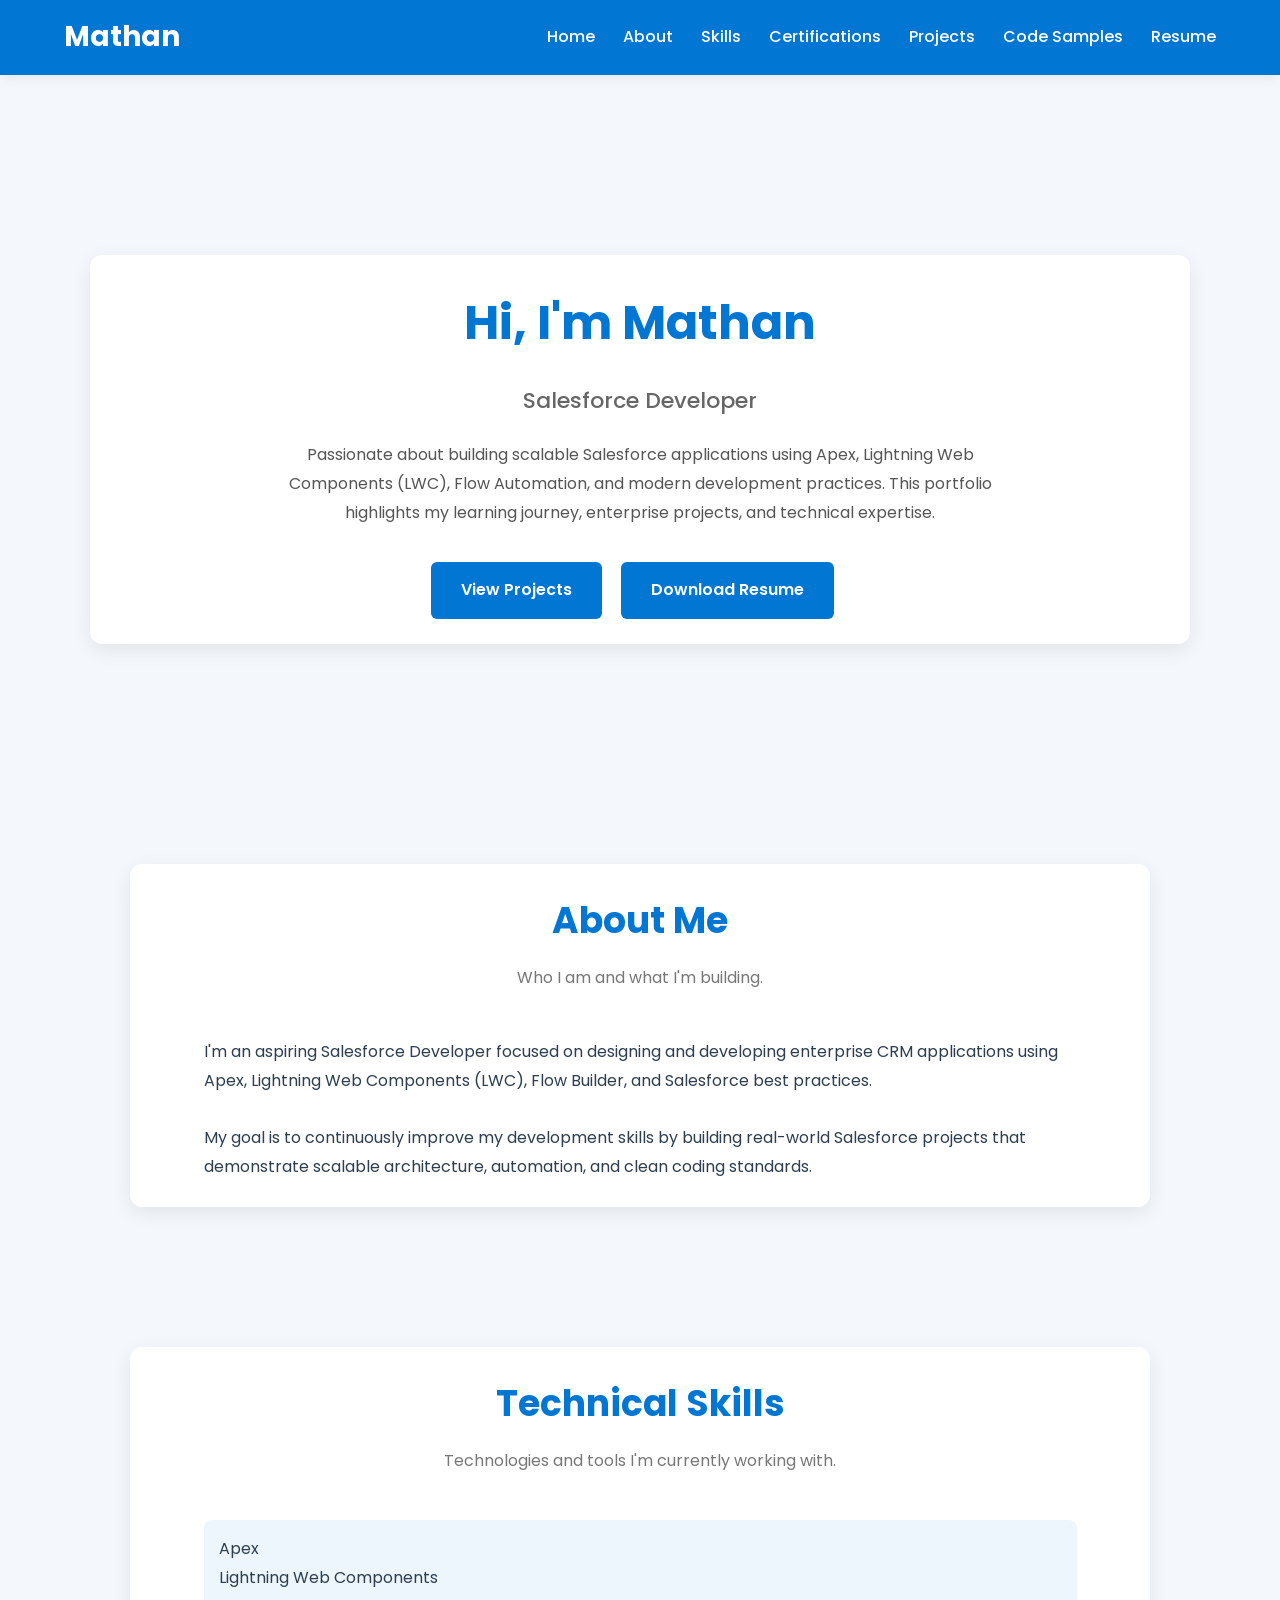
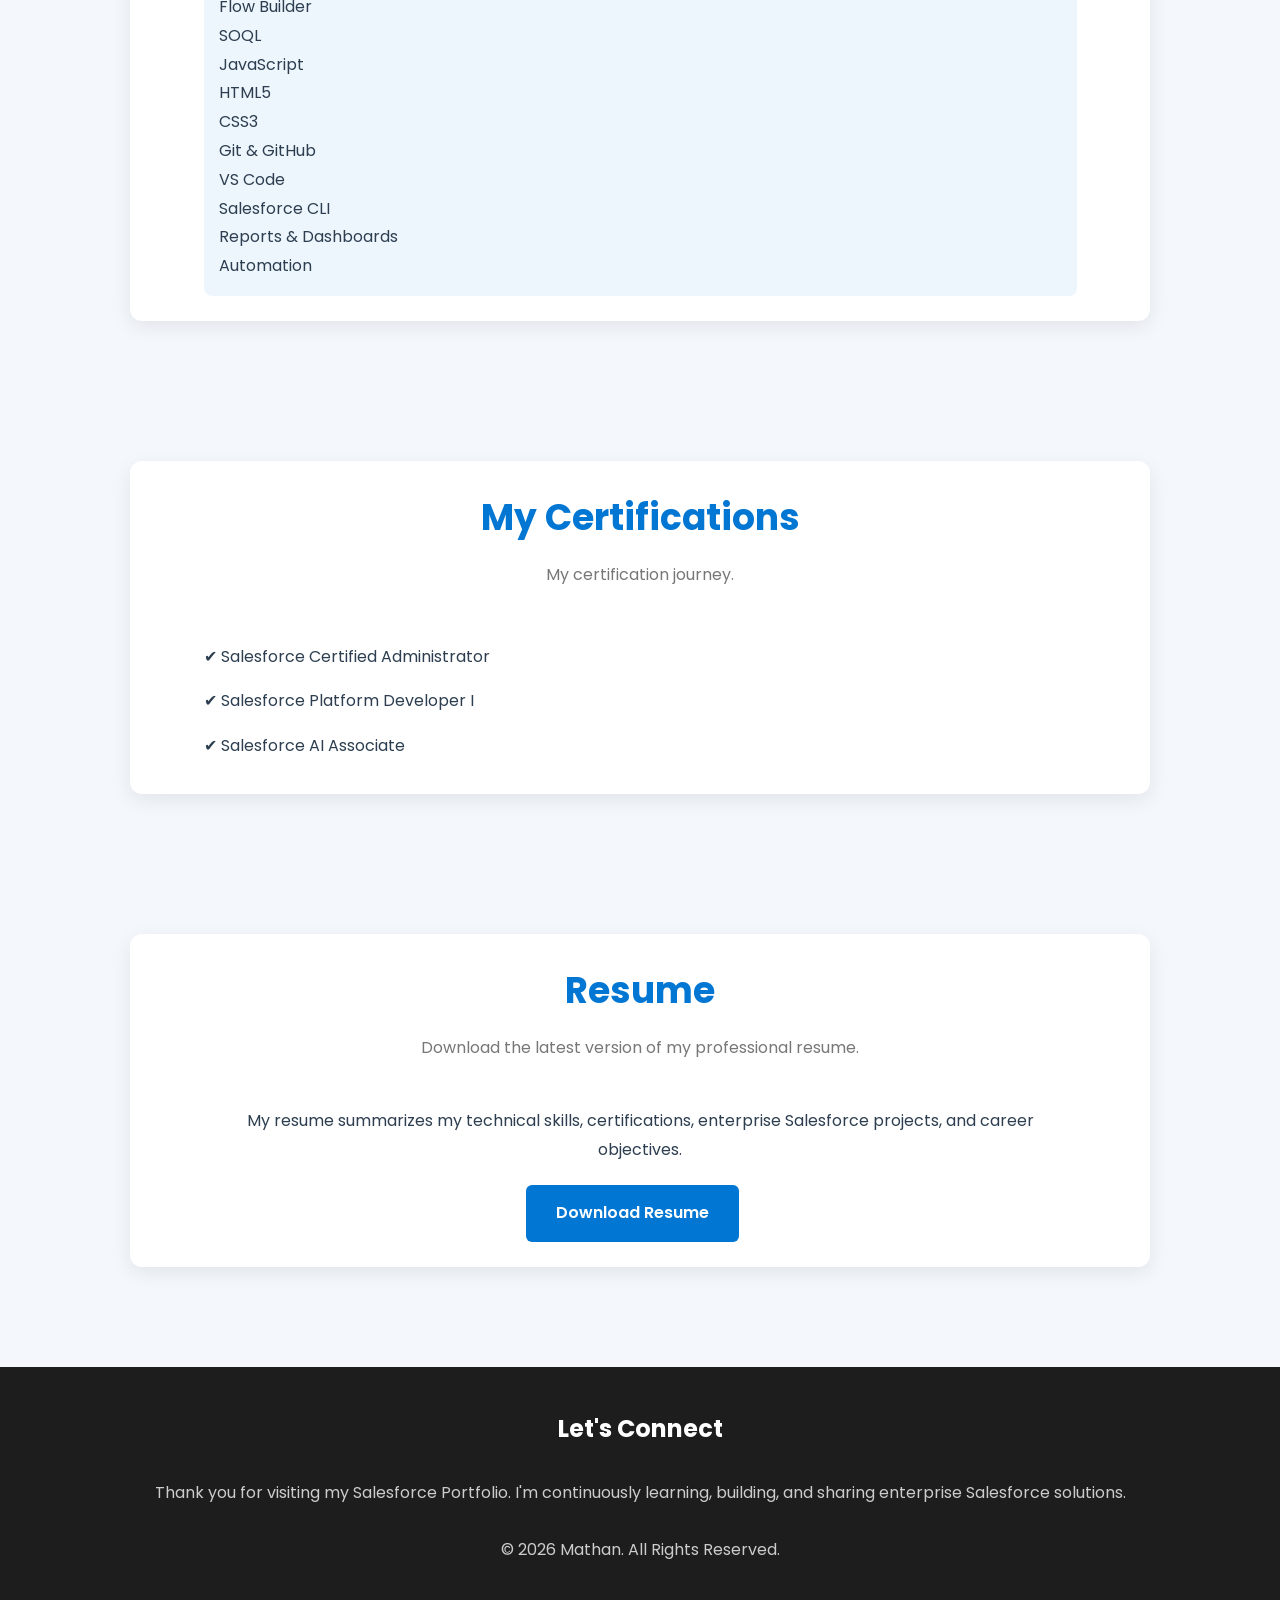
==== commit 5e08bd97: "Added complete UI changes update" ====
--- a/index.html
+++ b/index.html
@@ -323,7 +323,7 @@
 
             <div class="section-title">
 
-                <h2>Certifications</h2>
+                <h2>My Certifications</h2>
 
                 <p>My certification journey.</p>
 
@@ -331,11 +331,11 @@
 
                 <ul class="clean-list">
 
-                    <li>✔ Salesforce Certified Administrator (Planned)</li>
-
-                    <li>✔ Salesforce Platform Developer I (Planned)</li>
-
-                    <li>✔ Salesforce AI Associate (Planned)</li>
+                    <li>✔ Salesforce Certified Administrator</li>
+
+                    <li>✔ Salesforce Platform Developer I</li>
+
+                    <li>✔ Salesforce AI Associate</li>
 
                 </ul>
         </div>
--- a/styles.css
+++ b/styles.css
@@ -364,6 +364,7 @@
     border-radius:8px
 }
 
+
 /* ---------- Skills ---------- 
     background:#eef6fd;
     border-left:5px solid #0176d3;
--- a/styles.css
+++ b/styles.css
@@ -364,6 +364,7 @@
     border-radius:8px
 }
 
+
 /* ---------- Skills ---------- 
     background:#eef6fd;
     border-left:5px solid #0176d3;
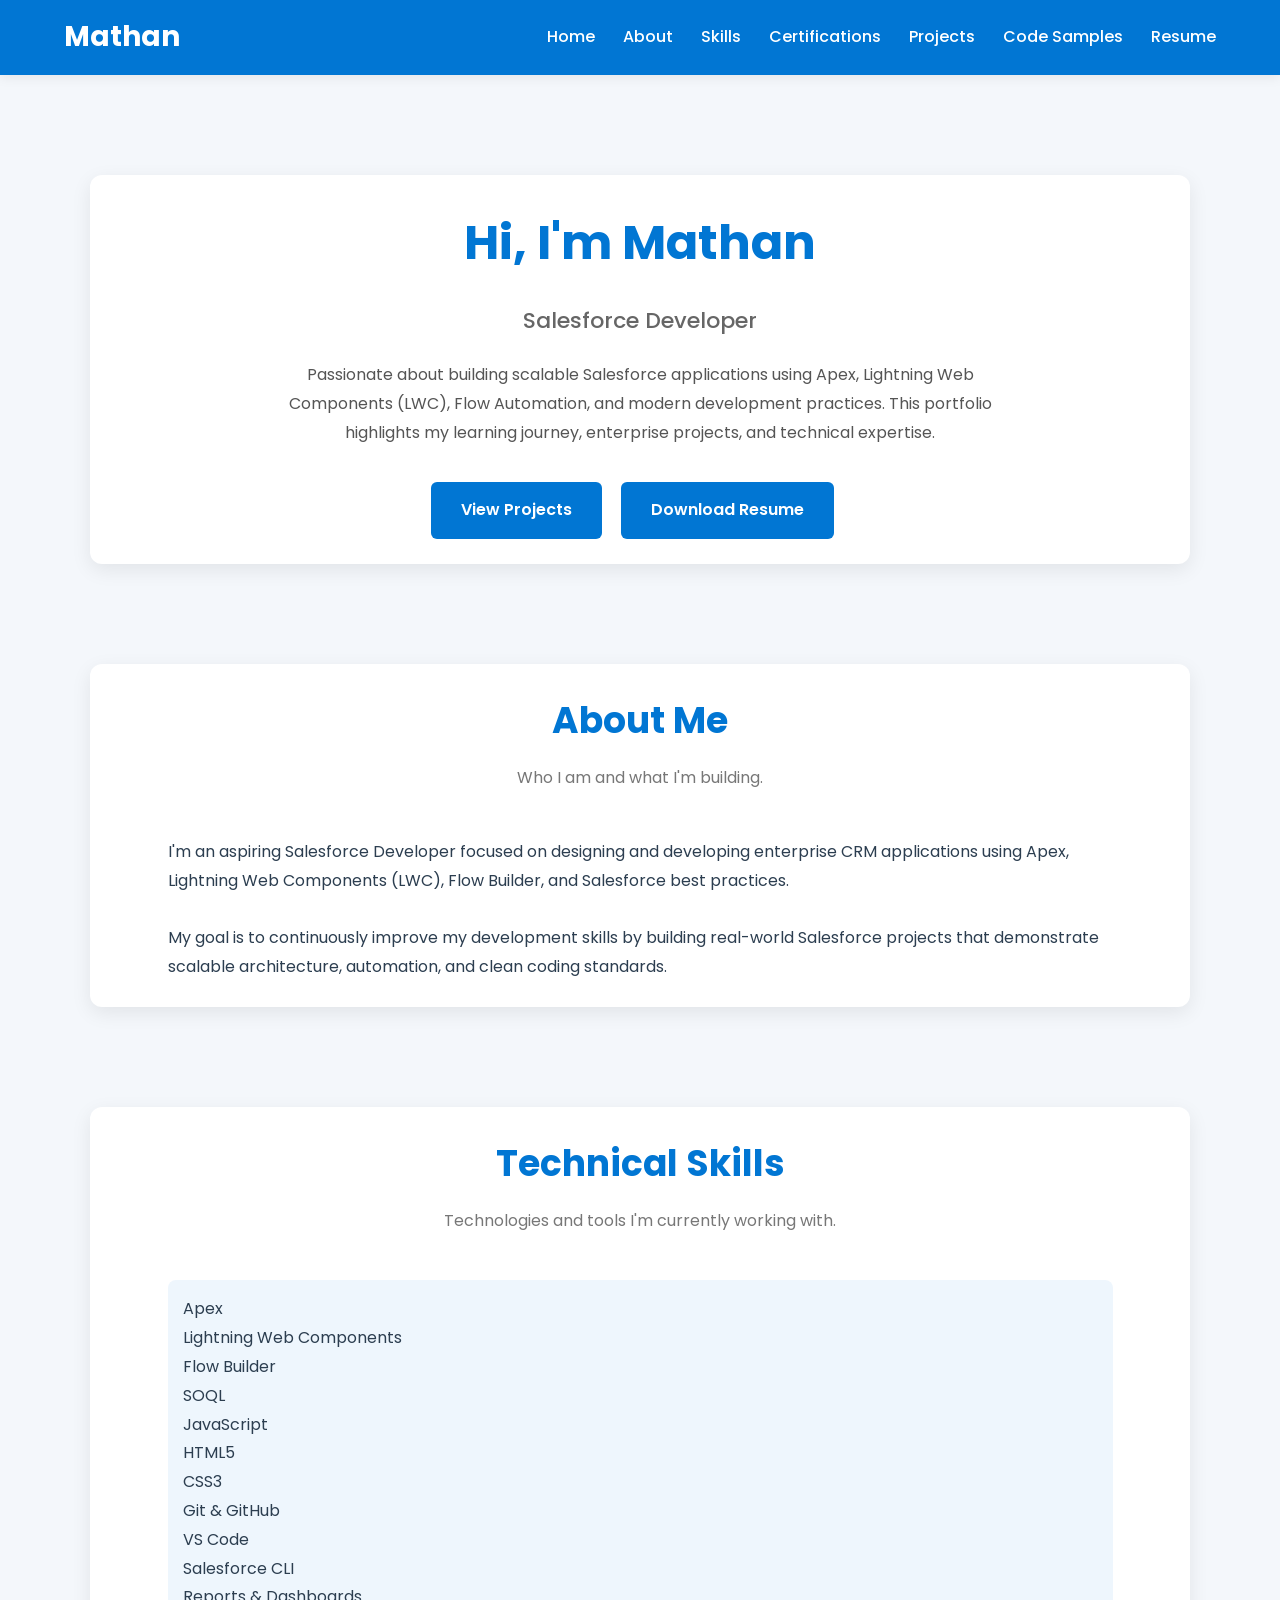
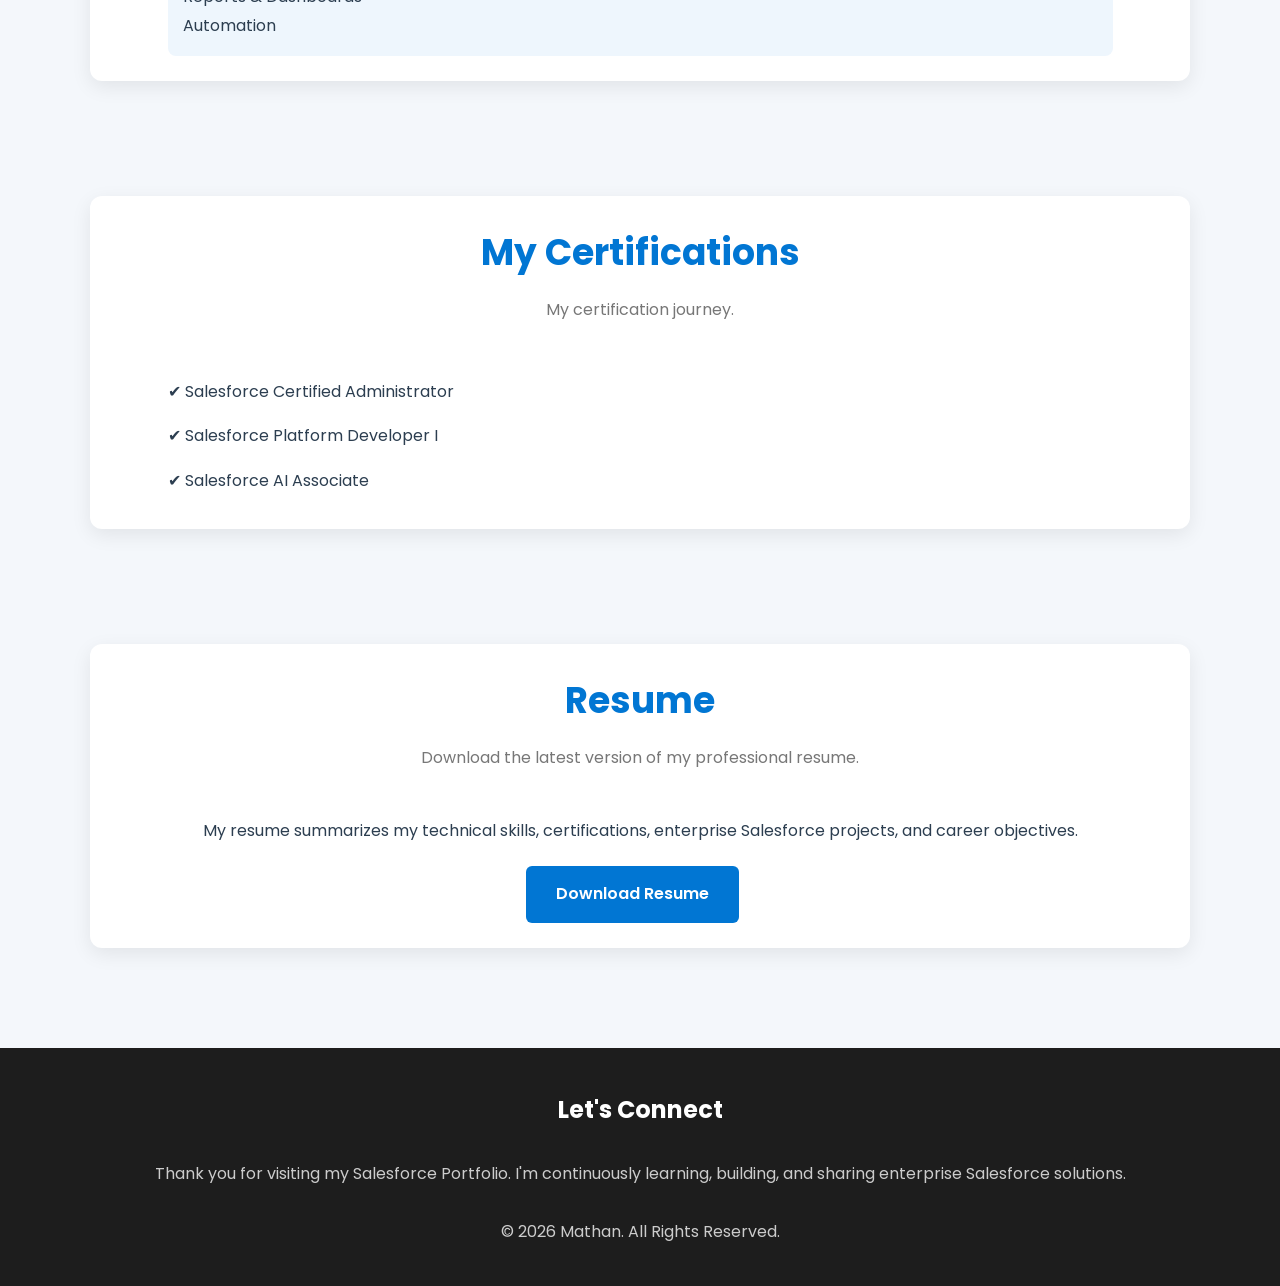
==== commit 644c1c82: "Added spaces changes between section" ====
--- a/index.html
+++ b/index.html
@@ -232,7 +232,7 @@
 
     <!-- ================= ABOUT ================= -->
 
-    <section id="about">
+    <section id="about"
       <div class="card">
         <div class="container">
 
@@ -264,14 +264,12 @@
                 </p>
         </div>
       </div>
-
     </section>
 
     <!-- ================= SKILLS ================= -->
 
-    <section id="skills">
+    <section id="skills" class="hero-skills">
       <div class="card">
-
         <div class="container">
 
             <div class="section-title">
@@ -317,7 +315,7 @@
 
     <!-- ================= CERTIFICATIONS ================= -->
 
-    <section id="certifications">
+    <section id="certifications" class="hero-cert">
       <div class="card">
         <div class="container">
 
@@ -344,7 +342,7 @@
 
     <!-- ================= RESUME ================= -->
 
-    <section id="resume">
+    <section id="resume" class="hero-skills">
       <div class="card resume-box">
         <div class="container">
 
--- a/styles.css
+++ b/styles.css
@@ -255,9 +255,22 @@
 /* ---------- Hero ---------- */
 
 .hero{
-    padding:120px 0;
+    padding:40px 0;
     text-align:center;
 }
+
+.hero-skills{
+    padding:40px 0;
+}
+
+.hero-cert{
+    padding:15px 0;
+}
+
+.hero-proj-roadmap{
+  padding:40px 0
+}
+
 
 .hero h1{
     font-size:48px;
@@ -307,7 +320,7 @@
             max-width:1100px;
             margin:60px auto;
            
-            padding:40px;
+            padding:60px;
             border-radius:10px;
             
         }
@@ -439,6 +452,22 @@
     font-weight:600;
 }
 
+/* ===============================
+   Disabled Button
+================================= */
+
+.btn-disabled{
+    background:#b5b5b5;
+    color:#ffffff;
+    cursor:not-allowed;
+    pointer-events:none;
+    opacity:0.75;
+}
+
+.btn-disabled:hover{
+    background:#b5b5b5;
+}
+
 /* ---------- Responsive ---------- */
 
 @media(max-width:992px){
--- a/styles.css
+++ b/styles.css
@@ -255,9 +255,22 @@
 /* ---------- Hero ---------- */
 
 .hero{
-    padding:120px 0;
+    padding:40px 0;
     text-align:center;
 }
+
+.hero-skills{
+    padding:40px 0;
+}
+
+.hero-cert{
+    padding:15px 0;
+}
+
+.hero-proj-roadmap{
+  padding:40px 0
+}
+
 
 .hero h1{
     font-size:48px;
@@ -307,7 +320,7 @@
             max-width:1100px;
             margin:60px auto;
            
-            padding:40px;
+            padding:60px;
             border-radius:10px;
             
         }
@@ -439,6 +452,22 @@
     font-weight:600;
 }
 
+/* ===============================
+   Disabled Button
+================================= */
+
+.btn-disabled{
+    background:#b5b5b5;
+    color:#ffffff;
+    cursor:not-allowed;
+    pointer-events:none;
+    opacity:0.75;
+}
+
+.btn-disabled:hover{
+    background:#b5b5b5;
+}
+
 /* ---------- Responsive ---------- */
 
 @media(max-width:992px){
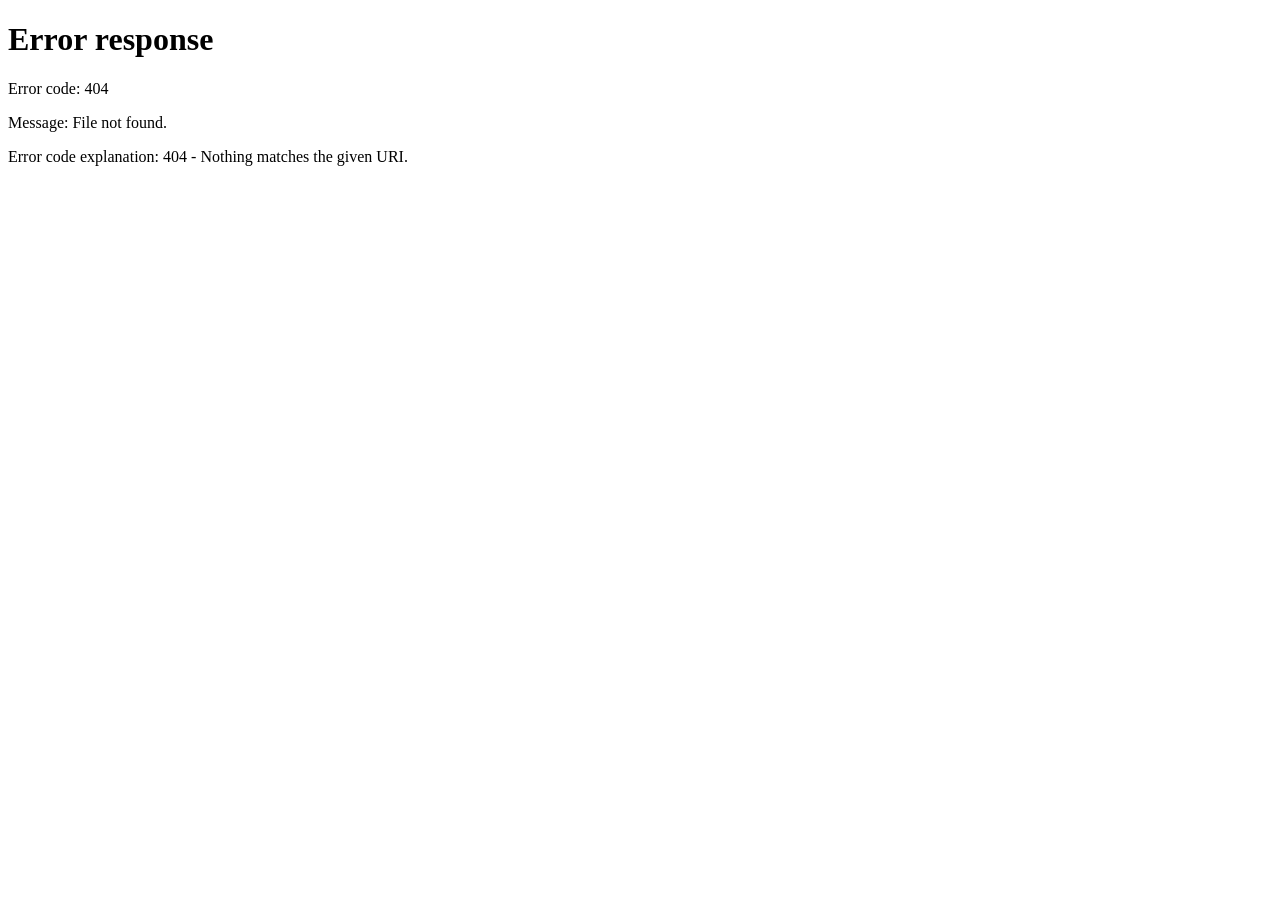
==== commit 8fb54f02: "Added index file this will help redirect to Home page" ====
--- a/index.html
+++ b/index.html
@@ -1,410 +1,11 @@
 <!DOCTYPE html>
-<!-- <html lang="en">
+<html lang="en">
 <head>
-<meta charset="UTF-8">
-<meta name="viewport" content="width=device-width, initial-scale=1.0">
-<title>Mathan — Salesforce Developer</title>
-<link rel="preconnect" href="https://fonts.googleapis.com">
-<link href="https://fonts.googleapis.com/css2?family=Space+Grotesk:wght@500;600;700&family=Inter:wght@400;500;600&family=JetBrains+Mono:wght@400;500&display=swap" rel="stylesheet">
-<link rel="stylesheet" href="styles.css">
+    <meta charset="UTF-8">
+    <meta http-equiv="refresh" content="0; url=home.html">
+    <title>Redirecting...</title>
 </head>
 <body>
-
-<header>
-  <div class="nav-wrap">
-    <a href="index.html" class="logo"><span class="dot"></span>Mathan</a>
-    <nav>
-      <ul>
-        <li><a href="index.html#about">About</a></li>
-        <li><a href="index.html#skills">Skills</a></li>
-        <li><a href="index.html#certifications">Certifications</a></li>
-        <li><a href="projects.html">Projects</a></li>
-        <li><a href="code-samples.html">Code</a></li>
-        <li><a href="index.html#resume">Resume</a></li>
-      </ul>
-    </nav>
-  </div>
-</header>
-
-<section class="hero">
-  <div>
-    <span class="eyebrow">// Salesforce Developer</span>
-    <h1>Building on the<br><span>platform</span>, not just<br>around it.</h1>
-    <p>Apex, Lightning Web Components, and Flow — applied to real business problems, documented as I build them. This is a working portfolio, updated as each project ships.</p>
-    <div class="btn-row">
-      <a href="projects.html" class="btn btn-primary">View Projects</a>
-      <a href="#resume" class="btn btn-ghost">Resume</a>
-    </div>
-  </div>
-  <div>
-    <svg class="node-graphic" viewBox="0 0 360 300" xmlns="http://www.w3.org/2000/svg">
-      <line x1="180" y1="60" x2="80" y2="150" stroke="#DCE3ED" stroke-width="2"/>
-      <line x1="180" y1="60" x2="280" y2="150" stroke="#DCE3ED" stroke-width="2"/>
-      <line x1="80" y1="150" x2="180" y2="240" stroke="#DCE3ED" stroke-width="2"/>
-      <line x1="280" y1="150" x2="180" y2="240" stroke="#DCE3ED" stroke-width="2"/>
-      <line x1="80" y1="150" x2="280" y2="150" stroke="#DCE3ED" stroke-width="2" stroke-dasharray="4 5"/>
-      <circle cx="180" cy="60" r="26" fill="#0B5FFF"/>
-      <circle cx="80" cy="150" r="20" fill="#FFFFFF" stroke="#0B5FFF" stroke-width="2.5"/>
-      <circle cx="280" cy="150" r="20" fill="#FFFFFF" stroke="#0B5FFF" stroke-width="2.5"/>
-      <circle cx="180" cy="240" r="22" fill="#00B8A9"/>
-      <text x="180" y="65" text-anchor="middle" fill="#fff" font-family="JetBrains Mono" font-size="10">Lead</text>
-      <text x="80" y="154" text-anchor="middle" fill="#0B5FFF" font-family="JetBrains Mono" font-size="9">Task</text>
-      <text x="280" y="154" text-anchor="middle" fill="#0B5FFF" font-family="JetBrains Mono" font-size="9">Note</text>
-      <text x="180" y="244" text-anchor="middle" fill="#fff" font-family="JetBrains Mono" font-size="10">Deal</text>
-    </svg>
-  </div>
-</section>
-
-<section class="block" id="about">
-  <div class="card">
-    <span class="section-label">01 · About</span>
-    <h2 class="title">Currently building toward enterprise Salesforce development</h2>
-    <p class="body-text">I'm developing Salesforce applications end-to-end — Apex, LWC, and Flow automation — through a structured, project-based curriculum rather than isolated tutorials. Each project is scoped like a real business engagement: requirements, data model, build, and documentation.</p>
-    <p class="body-text">[ADD YOUR OWN 2–3 SENTENCES: current role/status, what you're aiming for next, and one thing that makes your approach different.]</p>
-  </div>
-</section>
-
-<section class="block" id="skills">
-  <div class="card">
-    <span class="section-label">02 · Skills</span>
-    <h2 class="title">Technical skills</h2>
-    <p class="body-text">Platform development, declarative automation, and the frontend/tooling layer around it.</p>
-    <div class="skills-grid">
-      <div class="skill-card">
-        <h4>Salesforce</h4>
-        <ul>
-          <li>Apex</li>
-          <li>Lightning Web Components</li>
-          <li>Flow Builder</li>
-          <li>SOQL / SOSL</li>
-        </ul>
-      </div>
-      <div class="skill-card">
-        <h4>Frontend</h4>
-        <ul>
-          <li>JavaScript</li>
-          <li>HTML / CSS</li>
-        </ul>
-      </div>
-      <div class="skill-card">
-        <h4>Tools</h4>
-        <ul>
-          <li>Git</li>
-          <li>VS Code</li>
-          <li>Salesforce CLI</li>
-        </ul>
-      </div>
-    </div>
-  </div>
-</section>
-
-<section class="block" id="certifications">
-  <div class="card">
-    <span class="section-label">03 · Certifications</span>
-    <h2 class="title">Certification path</h2>
-    <p class="body-text">Studying toward these in sequence. This list updates as each is earned.</p>
-    <div class="cert-track">
-      <div class="cert-item">
-        <span class="cert-status in-progress mono">IN PROGRESS</span>
-        <span class="cert-name">Salesforce Certified Administrator</span>
-      </div>
-      <div class="cert-item">
-        <span class="cert-status mono">PLANNED</span>
-        <span class="cert-name">Salesforce Platform Developer I</span>
-      </div>
-      <div class="cert-item">
-        <span class="cert-status mono">PLANNED</span>
-        <span class="cert-name">Salesforce AI Associate</span>
-      </div>
-    </div>
-  </div>
-</section>
-
-<section class="block" id="resume">
-  <div class="card">
-    <span class="section-label">04 · Resume</span>
-    <h2 class="title">Resume</h2>
-    <p class="body-text">Technical skills, certifications in progress, and project experience — one page, kept current.</p>
-    <div class="resume-box">
-      <a href="#" class="btn btn-primary">Download Resume (PDF) — [ADD LINK]</a>
-    </div>
-  </div>
-</section>
-
-<footer>
-  <div class="footer-wrap">
-    <h3>Let's connect</h3>
-    <p>Open to Salesforce developer roles and always glad to talk through a build. Reach me here:</p>
-    <div class="footer-links">
-      <a href="#">[LinkedIn — ADD LINK]</a>
-      <a href="#">[Email — ADD LINK]</a>
-      <a href="#">[GitHub — ADD LINK]</a>
-    </div>
-    <p class="copyright">© 2026 Mathan · Salesforce Portfolio</p>
-  </div>
-</footer>
-
+    Redirecting...
 </body>
-</html> -->
-
-<html lang="en">
-
-<head>
-
-    <meta charset="UTF-8">
-    <meta name="viewport" content="width=device-width, initial-scale=1.0">
-
-    <title>Mathan | Salesforce Portfolio</title>
-
-    <meta name="description"
-        content="Salesforce Developer Portfolio showcasing Apex, Lightning Web Components, Flow Automation, Salesforce Projects and Technical Skills.">
-
-    <link rel="icon" type="image/png" href="images/favicon.png">
-
-    <link rel="stylesheet" href="styles.css">
-
-</head>
-
-<body>
-
-    <!-- ================= HEADER ================= -->
-
-    <header>
-
-        <div class="container">
-
-            <nav>
-
-                <a href="index.html" class="logo">Mathan</a>
-
-                <ul>
-
-                    <li><a href="#home">Home</a></li>
-
-                    <li><a href="#about">About</a></li>
-
-                    <li><a href="#skills">Skills</a></li>
-
-                    <li><a href="#certifications">Certifications</a></li>
-
-                    <li><a href="projects.html">Projects</a></li>
-
-                    <li><a href="code-samples.html">Code Samples</a></li>
-
-                    <li><a href="resume/Mathan_Resume.pdf" target="_blank">Resume</a></li>
-
-                </ul>
-
-            </nav>
-
-        </div>
-
-    </header>
-
-    <!-- ================= HOME ================= -->
-
-    <section id="home" class="hero">
-      <div class="card">
-        <div class="container">
-
-            <h1>Hi, I'm Mathan</h1>
-
-            <h2>Salesforce Developer</h2>
-
-            <p>
-
-                Passionate about building scalable Salesforce applications using
-                Apex, Lightning Web Components (LWC), Flow Automation, and modern
-                development practices. This portfolio highlights my learning
-                journey, enterprise projects, and technical expertise.
-
-            </p>
-
-            <a href="projects.html" class="btn">View Projects</a>
-
-            <a href="resume/Mathan_Resume.pdf" target="_blank" class="btn">
-                Download Resume
-            </a>
-
-        </div>
-      </div>
-    </section>
-
-    <!-- ================= ABOUT ================= -->
-
-    <section id="about"
-      <div class="card">
-        <div class="container">
-
-            <div class="section-title">
-
-                <h2>About Me</h2>
-
-                <p>Who I am and what I'm building.</p>
-
-            </div>
-
-                <p>
-
-                    I'm an aspiring Salesforce Developer focused on designing and
-                    developing enterprise CRM applications using Apex, Lightning
-                    Web Components (LWC), Flow Builder, and Salesforce best
-                    practices.
-
-                </p>
-
-                <br>
-
-                <p>
-
-                    My goal is to continuously improve my development skills by
-                    building real-world Salesforce projects that demonstrate
-                    scalable architecture, automation, and clean coding standards.
-
-                </p>
-        </div>
-      </div>
-    </section>
-
-    <!-- ================= SKILLS ================= -->
-
-    <section id="skills" class="hero-skills">
-      <div class="card">
-        <div class="container">
-
-            <div class="section-title">
-
-                <h2>Technical Skills</h2>
-
-                <p>Technologies and tools I'm currently working with.</p>
-
-            </div>
-
-            <div class="grid-4">
-
-                <div class="skill">Apex</div>
-
-                <div class="skill">Lightning Web Components</div>
-
-                <div class="skill">Flow Builder</div>
-
-                <div class="skill">SOQL</div>
-
-                <div class="skill">JavaScript</div>
-
-                <div class="skill">HTML5</div>
-
-                <div class="skill">CSS3</div>
-
-                <div class="skill">Git & GitHub</div>
-
-                <div class="skill">VS Code</div>
-
-                <div class="skill">Salesforce CLI</div>
-
-                <div class="skill">Reports & Dashboards</div>
-
-                <div class="skill">Automation</div>
-
-            </div>
-
-        </div>
-
-      </div>  
-    </section>
-
-    <!-- ================= CERTIFICATIONS ================= -->
-
-    <section id="certifications" class="hero-cert">
-      <div class="card">
-        <div class="container">
-
-            <div class="section-title">
-
-                <h2>My Certifications</h2>
-
-                <p>My certification journey.</p>
-
-            </div>
-
-                <ul class="clean-list">
-
-                    <li>✔ Salesforce Certified Administrator</li>
-
-                    <li>✔ Salesforce Platform Developer I</li>
-
-                    <li>✔ Salesforce AI Associate</li>
-
-                </ul>
-        </div>
-      </div>
-    </section>
-
-    <!-- ================= RESUME ================= -->
-
-    <section id="resume" class="hero-skills">
-      <div class="card resume-box">
-        <div class="container">
-
-            <div class="section-title">
-
-                <h2>Resume</h2>
-
-                <p>Download the latest version of my professional resume.</p>
-
-            </div>
-
-                <p>
-
-                    My resume summarizes my technical skills, certifications,
-                    enterprise Salesforce projects, and career objectives.
-
-                </p>
-
-                <a href="resume/Mathan_Resume.pdf"
-                    target="_blank"
-                    class="btn">
-
-                    Download Resume
-
-                </a>
-
-            </div>
-
-        </div>
-
-    </section>
-
-    <!-- ================= FOOTER ================= -->
-
-    <footer>
-
-        <div class="container">
-
-            <h2>Let's Connect</h2>
-
-            <br>
-
-            <p>
-
-                Thank you for visiting my Salesforce Portfolio.
-                I'm continuously learning, building, and sharing enterprise
-                Salesforce solutions.
-
-            </p>
-
-            <br>
-
-            <p>
-
-                © 2026 Mathan. All Rights Reserved.
-
-            </p>
-
-        </div>
-
-    </footer>
-
-</body>
-
 </html>
